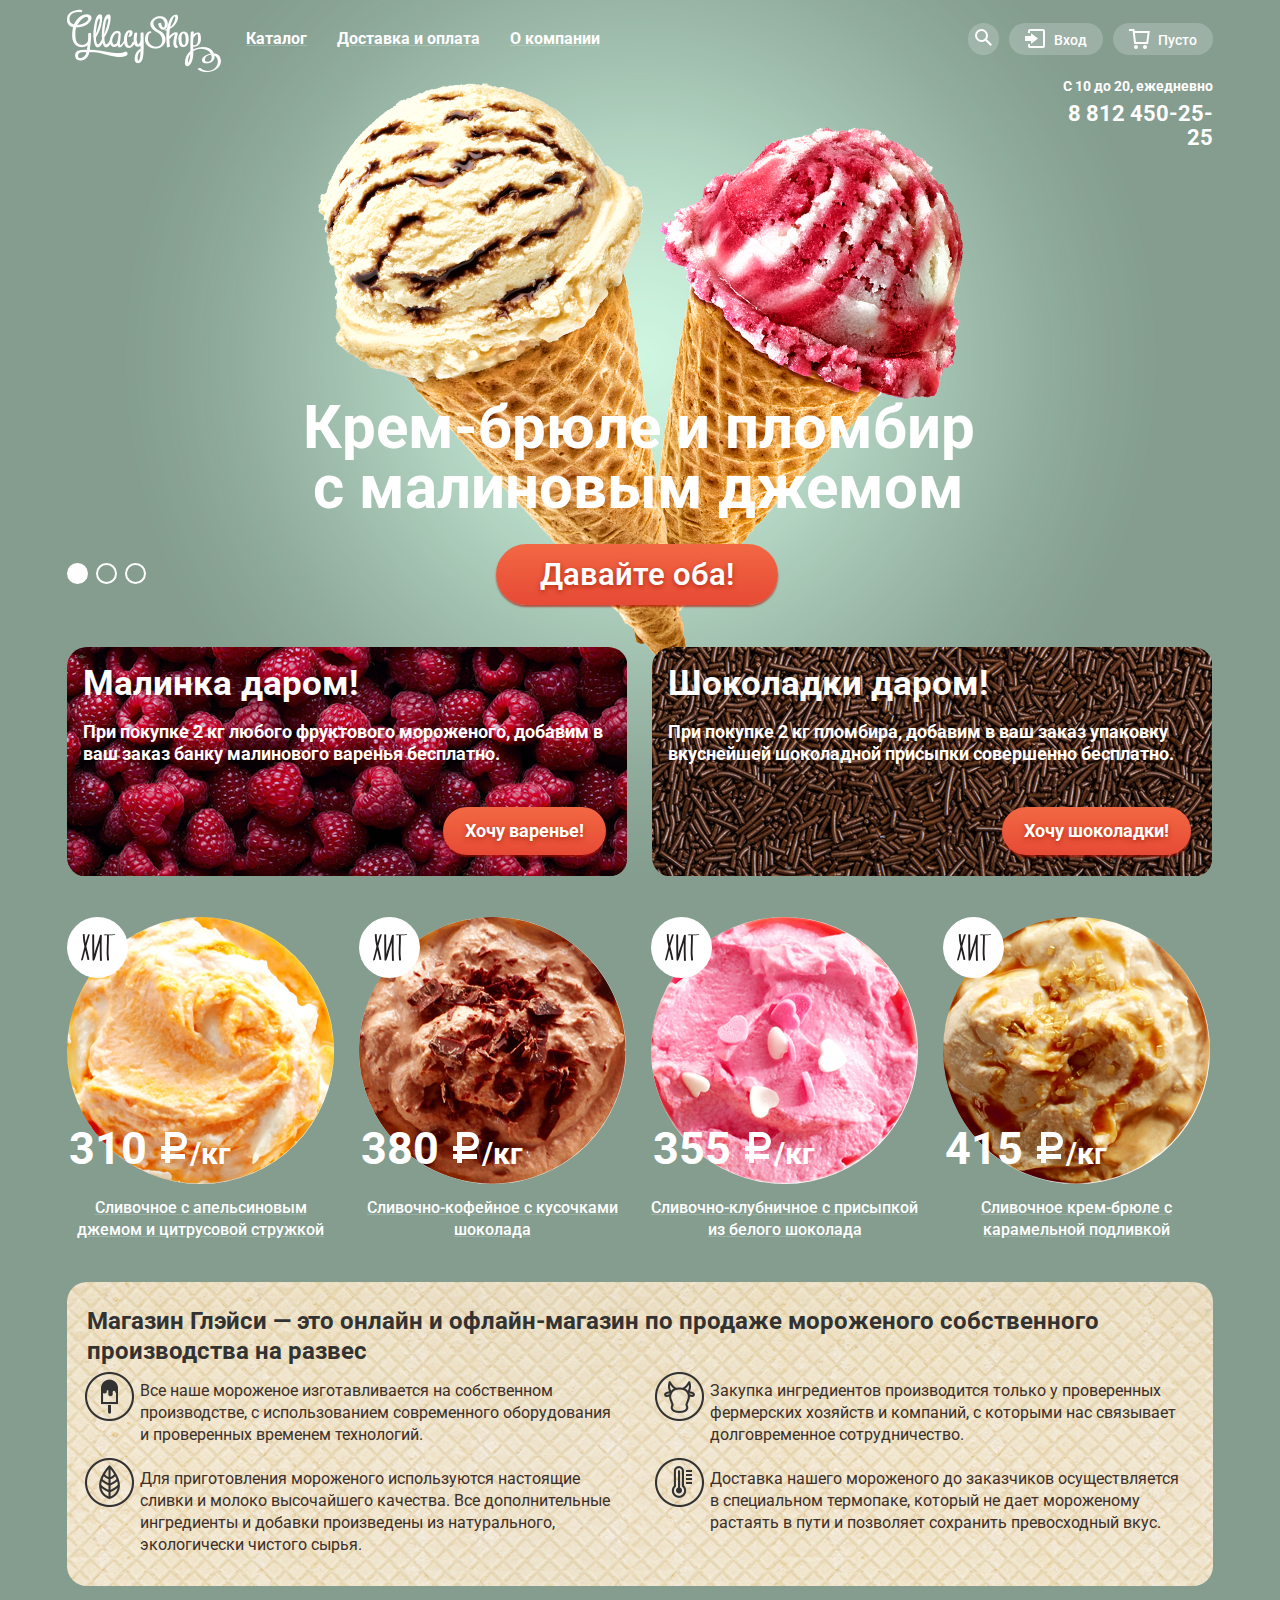
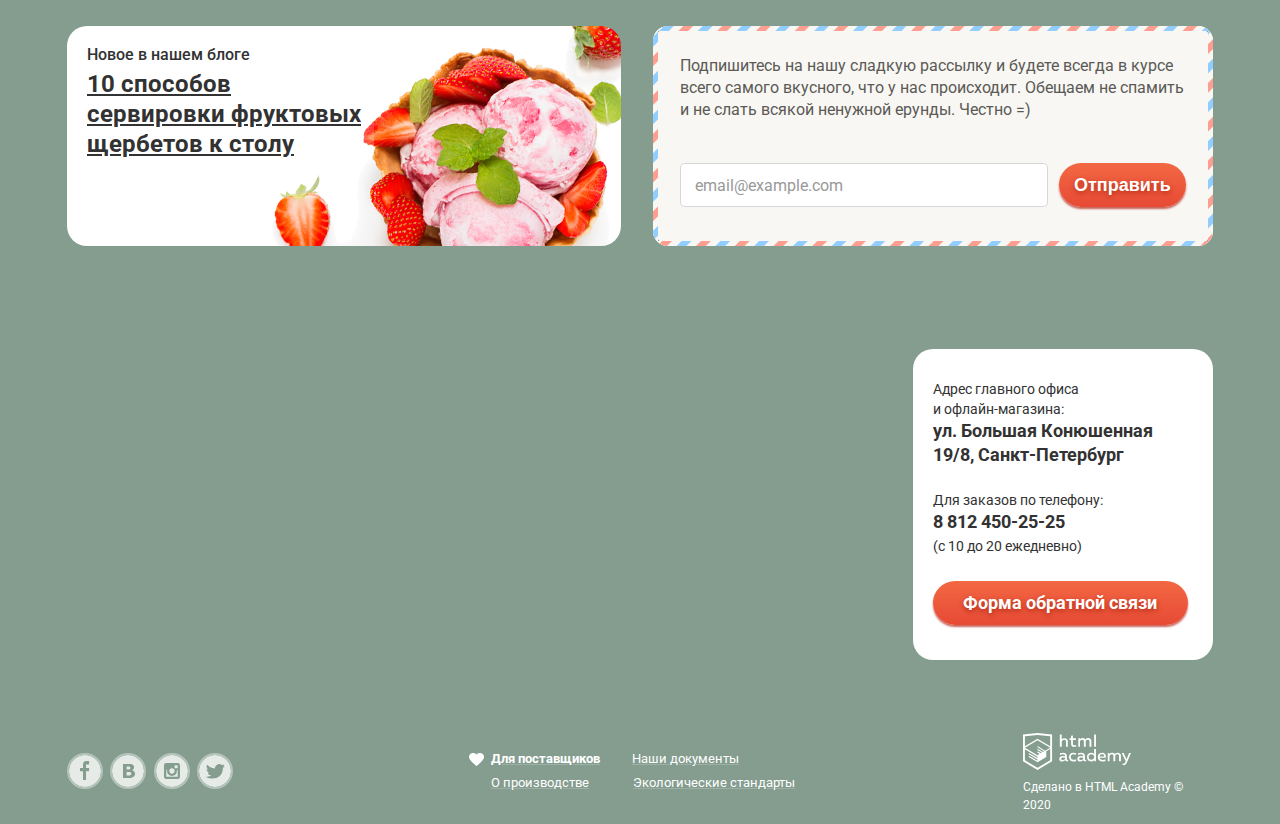
==== index.html @ c4951343 "коррекция для финальной заявки" ====
<!DOCTYPE html>
<html lang="ru">

<head>
  <meta charset="utf-8" />
  <title>HTML Academy: Глейси</title>
  <link href="https://fonts.googleapis.com/css?family=Roboto:400,500,700&amp;subset=cyrillic" rel="stylesheet">
  <link href="css/style.css" rel="stylesheet">
</head>

<body>
  <div class="site-wrapper">
    <div class="page">
      <div class="site-page">
        <header class="main-header">
          <img src="img/index-logos.svg" width="154" height="64" alt="Логотип Gllacy">

          <nav class="main-navigation">
            <ul class="site-navigation">
              <li><a class="site-navigation-item" href="#.">Каталог</a>
                <div class="catalog-sub-menu-wrapper">
                  <ul class="catalog-sub-menu">
                    <li>Новинки</li>
                    <li><a href="catalog.html">Сливочное</a></li>
                    <li><a href="#.">Щербеты</a></li>
                    <li><a href="#.">Фруктовый лед</a></li>
                    <li><a href="#.">Мелорин</a></li>
                  </ul>
                </div>
              </li>
              <li><a class="site-navigation-item" href="#.">Доставка и оплата</a></li>
              <li><a class="site-navigation-item" href="#.">О компании</a></li>
            </ul>
          </nav>

          <div class="user-navigation">
            <div class="find">
              <button class="find-button">
                <svg xmlns="http://www.w3.org/2000/svg" xmlns:xlink="http://www.w3.org/1999/xlink" width="17"
                  height="17" viewBox="0 0 17 17">
                  <path fill="#fff"
                    d="M16.958 15.527L11.75 10.32A6.455 6.455 0 0 0 13 6.5 6.5 6.5 0 1 0 6.5 13a6.465 6.465 0 0 0 3.839-1.263l5.205 5.204 1.414-1.414zM6.5 11C4.019 11 2 8.981 2 6.5S4.019 2 6.5 2 11 4.019 11 6.5 8.981 11 6.5 11z" />
                </svg>
              </button>
              <div class="container-find-popup"></div>
              <div class="find-popup">
                <form class="find" id="search-form" action="/" method="get">
                  <input type="text" placeholder="Крем-брюле" />
                </form>
              </div>
            </div>

            <div class="login">
              <a class="login-link" href="login.html"><svg width="20" height="19" viewBox="0 0 20 19" fill="none"
                  xmlns="http://www.w3.org/2000/svg">
                  <path d="M6.04 14.88L12.96 9.5L6.04 4.13V7.04H0V11.96H6.04V14.88Z" fill="white" />
                  <path
                    d="M18 0H5C4.46957 0 3.96086 0.210714 3.58579 0.585786C3.21071 0.960859 3 1.46957 3 2V4H5V2H18V17H5V15H3V17C3 17.5304 3.21071 18.0391 3.58579 18.4142C3.96086 18.7893 4.46957 19 5 19H18C18.5304 19 19.0391 18.7893 19.4142 18.4142C19.7893 18.0391 20 17.5304 20 17V2C20 1.46957 19.7893 0.960859 19.4142 0.585786C19.0391 0.210714 18.5304 0 18 0Z"
                    fill="white" />
                </svg>Вход</a>
              <div class="container-login-popup"></div>
              <div class="login-popup">
                <form class="login-form" id="login-form" action="/" method="post">
                  <input type="email" name="email" placeholder="email@example.com">
                  <input type="password" name="password" placeholder="Пароль">
                  <div class="links-container">
                    <button class="button button-login" type="button">Войти</button>
                    <div class="login-popup-links">
                      <a href="#.">Забыли пароль?</a>
                      <a href="#.">Новая регистрация</a>
                    </div>
                  </div>
                </form>
              </div>
            </div>

            <div class="basket">
              <a class="basket-text" href="#."><svg xmlns="http://www.w3.org/2000/svg" width="21" height="20"
                  viewBox="0 0 21 20">
                  <g fill="#FFF">
                    <path
                      d="M5.657 2.031L5.422 0H0v2h3.64l1.5 13h13.988l1.699-12.969H5.657zM17.372 13H6.922L5.888 4.031h12.66L17.372 13z" />
                    <circle cx="6.984" cy="18" r="2" />
                    <circle cx="15.984" cy="18" r="2" />
                  </g>
                </svg>Пусто</a>
            </div>
          </div>
        </header>

        <div class="phone-number">
          <p>С 10 до 20, ежедневно</p>
          <a href="tel:+78124502525">8 812 450-25-25</a>
        </div>

        <main class="container">
          <section class="slider-show">
            <div class="slider-controls">
              <button class="current" type="button" id="btn1" aria-label="Первый слайд"></button>
              <button type="button" id="btn2" aria-label="Второй слайд"></button>
              <button type="button" id="btn3" aria-label="Третий слайд"></button>
            </div>
            <div class="slider-container">
              <ul class="slider-list">
                <li class="slider-item slider slider-current" id="slider1">
                  <h3 class="slider-title">Крем-брюле и пломбир с малиновым джемом</h3>
                  <a class="button slider-button" href="#.">Давайте оба!</a>
                </li>
                <li class="slider-item slider" id="slider2">
                  <h3 class="slider-title">Шоколадный пломбир и лимонный сорбет</h3>
                  <a class="button slider-button" href="#.">Давайте оба!</a>
                </li>
                <li class="slider-item slider" id="slider3">
                  <h3 class="slider-title">Пломбир с помадкой и клубничный щербет</h3>
                  <a class="button slider-button" href="#.">Давайте оба!</a>
                </li>
              </ul>
            </div>
          </section>

          <section class="cards">
            <div class="card card-raspberry">
              <h2>Малинка даром!</h2>
              <p>При покупке 2 кг любого фруктового мороженого, добавим в ваш заказ банку малинового варенья бесплатно.
              </p>
              <a class="button card-button" href="#.">Хочу варенье!</a>
            </div>
            <div class="card card-chocolate">
              <h2>Шоколадки даром!</h2>
              <p>При покупке 2 кг пломбира, добавим в ваш заказ упаковку вкуснейшей шоколадной присыпки совершенно
                бесплатно.</p>
              <a class="button card-button" href="#.">Хочу шоколадки!</a>
            </div>
          </section>

          <section class="products">
            <h2 class="visually-hidden">Мороженое</h2>
            <ul class="products-list">
              <li class="product-item hit">
                <img src="img/product-one.jpg" width="267" height="267" alt="Сливочное">
                <p class="price">310<span class="currency-weight">/кг</span></p>
                <a href="#.">Сливочное с апельсиновым джемом и цитрусовой стружкой</a>
                <div class="preview">
                  <button class="button" type="button">Быстрый просмотр</button>
                </div>
              </li>
              <li class="product-item hit">
                <img src="img/product-two.jpg" width="267" height="267" alt="Сливочно-кофейное">
                <p class="price">380<span class="currency-weight">/кг</span></p>
                <a href="#.">Сливочно-кофейное с кусочками шоколада</a>
                <div class="preview">
                  <button class="button" type="button">Быстрый просмотр</button>
                </div>
              </li>
              <li class="product-item hit">
                <img src="img/product-three.jpg" width="267" height="267" alt="Сливочно-клубничное">
                <p class="price">355<span class="currency-weight">/кг</span></p>
                <a href="#.">Сливочно-клубничное с присыпкой из белого шоколада</a>
                <div class="preview">
                  <button class="button" type="button">Быстрый просмотр</button>
                </div>
              </li>
              <li class="product-item hit">
                <img src="img/product-four.jpg" width="267" height="267" alt="крем-брюле">
                <p class="price">415<span class="currency-weight">/кг</span></p>
                <a href="#.">Сливочное крем-брюле с карамельной подливкой</a>
                <div class="preview">
                  <button class="button" type="button">Быстрый просмотр</button>
                </div>
              </li>
            </ul>
          </section>

          <section class="blocks">
            <div class="seo">
              <h2>Магазин Глэйси — это онлайн и офлайн-магазин по продаже мороженого собственного производства на
                развес</h2>
              <ul class="text">
                <li>Все наше мороженое изготавливается на собственном производстве, с использованием современного
                  оборудования и проверенных временем технологий.</li>
                <li>Закупка ингредиентов производится только у проверенных фермерских хозяйств и компаний, с которыми
                  нас связывает долговременное сотрудничество.</li>
                <li>Для приготовления мороженого используются настоящие сливки и молоко высочайшего качества. Все
                  дополнительные ингредиенты и добавки произведены из натурального, экологически чистого сырья.</li>
                <li>Доставка нашего мороженого до заказчиков осуществляется в специальном термопаке, который не дает
                  мороженому растаять в пути и позволяет сохранить превосходный вкус.</li>
              </ul>
            </div>
          </section>

          <section class="cards">
            <h2 class="visually-hidden">Новости & email</h2>
            <div class="card news">
              <p>Новое в нашем блоге</p>
              <a href="#.">10 способов сервировки фруктовых щербетов к столу</a>
            </div>

            <div class="card email">
              <p>Подпишитесь на нашу сладкую рассылку и будете всегда в курсе всего самого вкусного, что у нас
                происходит. Обещаем не спамить и не слать всякой ненужной ерунды. Честно =) </p>
              <input type="email" name="email" value="" placeholder="email@example.com">
              <button class="button mailing-button" type="button">Отправить</button>
            </div>
          </section>
        </main>
      </div>
    </div>

    <section class="map">
      <h2 class="visually-hidden">Карта & контактная информация</h2>
      <iframe
        src="https://yandex.ru/map-widget/v1/?um=constructor%3A2ef96da7a16ecc521fba4b84a13c567e3932bd78b902c3a6903b014f3796ce50&amp;source=constructor"
        width="100" height="430"></iframe>
      <div class="page">
        <div class="site-page">
          <div class="contacts-block">
            <div class="contacts-block-container">
              <p>Адрес главного офиса<br>и офлайн-магазина:</p>
              <p class="contacts-address"><b>ул. Большая Конюшенная<br>19/8, Санкт-Петербург</b></p>
              <p>Для заказов по телефону:</p>
              <a class="contacts-phone" href="tel:+78124502525">8 812 450-25-25</a>
              <p>(с 10 до 20 ежедневно)</p>
              <button class="button contacts-block-button" type="button">Форма обратной связи</button>
            </div>
          </div>
        </div>
      </div>
    </section>

    <div class="page">
      <div class="site-page">
        <footer class="footer">
          <ul class="footer-social">
            <li>
              <a class="social-button" href="#.">
                <svg xmlns="http://www.w3.org/2000/svg" width="32" height="32" viewBox="0 0 32 32">
                  <path fill="#FFF"
                    d="M16 0C7.164 0 0 7.163 0 16s7.164 16 16 16c8.837 0 16-7.164 16-16S24.837 0 16 0zm4.062 9.455h-3.021v3.444h3.021v3.445h-3.021v8.61H14.02v-8.61H11v-3.445h3.021V9.455c0-1.902 1.353-3.445 3.021-3.445h3.021v3.445z" />
                </svg>
              </a>
            </li>
            <li>
              <a class="social-button" href="#.">
                <svg xmlns="http://www.w3.org/2000/svg" width="32" height="32" viewBox="0 0 32 32">
                  <g fill="#FFF">
                    <path
                      d="M16.637 14.495c.402-.019.719-.082.951-.188.326-.145.54-.33.641-.559.101-.229.15-.496.15-.797 0-.232-.058-.465-.174-.697-.116-.232-.322-.405-.617-.517-.264-.1-.592-.155-.984-.165a76.242 76.242 0 0 0-1.652-.014h-.339v2.965h.565c.571 0 1.057-.009 1.459-.028zM18.118 17.084c-.282-.081-.672-.125-1.166-.132a127.97 127.97 0 0 0-1.55-.009h-.79v3.493h.264c1.014 0 1.74-.003 2.18-.009a3.2 3.2 0 0 0 1.212-.245c.377-.157.633-.364.774-.625s.214-.562.214-.9c0-.446-.088-.788-.261-1.03-.17-.241-.464-.423-.877-.543z" />
                    <path
                      d="M16 0C7.164 0 0 7.164 0 16c0 8.837 7.164 16 16 16 8.837 0 16-7.163 16-16 0-8.836-7.163-16-16-16zm6.602 20.531a3.73 3.73 0 0 1-1.124 1.327c-.552.415-1.161.71-1.823.886s-1.501.264-2.519.264h-6.121V8.987h5.443c1.13 0 1.957.038 2.48.113a5.126 5.126 0 0 1 1.561.5c.533.27.929.632 1.189 1.087.26.455.392.975.392 1.558 0 .678-.179 1.278-.536 1.795-.358.518-.863.92-1.517 1.208v.075c.917.182 1.642.559 2.179 1.13.537.571.807 1.325.807 2.261 0 .678-.138 1.283-.411 1.817z" />
                  </g>
                </svg>
              </a>
            </li>
            <li>
              <a class="social-button" href="#.">
                <svg xmlns="http://www.w3.org/2000/svg" width="32" height="32" viewBox="0 0 32 32">
                  <g fill="#FFF">
                    <path
                      d="M20.916 16a4.938 4.938 0 1 1-9.877 0c0-.394.051-.773.138-1.14h-.897v6.838h11.396V14.86h-.897c.086.367.137.746.137 1.14z" />
                    <path
                      d="M15.978 18.659c1.466 0 2.659-1.193 2.659-2.659s-1.193-2.659-2.659-2.659c-1.466 0-2.659 1.193-2.659 2.659s1.192 2.659 2.659 2.659zM18.637 10.302h3.039v3.039h-3.039z" />
                    <path
                      d="M16 0C7.164 0 0 7.164 0 16c0 8.837 7.164 16 16 16 8.837 0 16-7.163 16-16 0-8.836-7.163-16-16-16zm7.955 21.698a2.285 2.285 0 0 1-2.279 2.279H10.279A2.285 2.285 0 0 1 8 21.698V10.302a2.286 2.286 0 0 1 2.279-2.279h11.396a2.286 2.286 0 0 1 2.279 2.279v11.396z" />
                  </g>
                </svg>
              </a>
            </li>
            <li>
              <a class="social-button" href="#.">
                <svg xmlns="http://www.w3.org/2000/svg" width="32" height="32" viewBox="0 0 32 32">
                  <path fill="#FFF"
                    d="M16 0C7.164 0 0 7.164 0 16c0 8.837 7.164 16 16 16 8.837 0 16-7.163 16-16 0-8.836-7.163-16-16-16zm7.944 12.809c-.251 6.516-3.463 10.832-10.992 10.702h-.486c-.447 0-4.543-.443-5.344-1.823 2.479.19 4.247-.406 5.12-1.136-1.048-.289-2.923-.461-3.251-2.848.384.104.618.221 1.299.113-1.307-.824-2.758-1.519-2.679-3.643.311.317 1.164.518 1.46.457-.768-.233-2.149-3.244-.974-4.781 1.984 1.79 4.075 3.482 7.804 3.643.227-2.214 1.24-3.699 3.168-4.325 1.84-.479 3.255.26 3.901 1.138.737-.224 1.453-.466 2.193-.685-.004.833-.569 1.463-.935 1.709.747.165 1.423-.475 1.423-.475-.184.963-1.094 1.725-1.707 1.954z" />
                </svg>
              </a>
            </li>
          </ul>

          <ul class="about-company">
            <li><a href="#.">Для поставщиков</a></li>
            <li><a href="#.">Наши документы</a></li>
            <li><a href="#.">О производстве</a></li>
            <li><a href="#.">Экологические стандарты</a></li>
          </ul>

          <div class="footer-copyright">
            <a class="footer-copyright-logo">
              <svg id="Layer_1" data-name="Layer 1" xmlns="http://www.w3.org/2000/svg" viewBox="0 0 108.08 36.85"
                width="108" height="39">
                <title>HTML-Academy</title>
                <path
                  d="M44.61,26.88a2,2,0,0,0,.55-0.1v1.33a3.25,3.25,0,0,1-1.18.21,1.67,1.67,0,0,1-1.67-1,4.84,4.84,0,0,1-3.14,1.08c-1.51,0-2.91-.83-2.91-2.55,0-2.13,2-2.79,3.71-2.79a11.08,11.08,0,0,1,2.17.25v-0.3c0-1-.76-1.77-2.19-1.77a7.42,7.42,0,0,0-3,.64v-1.7a10.21,10.21,0,0,1,3.19-.55c2.36,0,3.81,1.12,3.81,3.65v3a0.54,0.54,0,0,0,.49.59h0.17Zm-6.44-1.13A1.35,1.35,0,0,0,39.63,27h0.11a3.39,3.39,0,0,0,2.41-1V24.58a9.72,9.72,0,0,0-1.81-.21c-1,0-2.16.33-2.16,1.38h0Zm12.36-6.11a5,5,0,0,1,2.57.64V22a4.08,4.08,0,0,0-2.3-.7,2.75,2.75,0,1,0,0,5.49,5,5,0,0,0,2.43-.64v1.71a6.27,6.27,0,0,1-2.76.57A4.21,4.21,0,0,1,46,24.51q0-.21,0-0.41a4.32,4.32,0,0,1,4.18-4.46h0.38Zm12.17,7.24a2,2,0,0,0,.55-0.1v1.33a3.25,3.25,0,0,1-1.18.21,1.67,1.67,0,0,1-1.67-1,4.84,4.84,0,0,1-3.14,1.08c-1.51,0-2.91-.83-2.91-2.55,0-2.13,2-2.79,3.71-2.79a11.08,11.08,0,0,1,2.17.25v-0.3c0-1-.76-1.77-2.19-1.77a7.42,7.42,0,0,0-3,.64v-1.7a10.21,10.21,0,0,1,3.19-.55c2.36,0,3.81,1.12,3.81,3.65v3a0.54,0.54,0,0,0,.49.59h0.17Zm-6.44-1.13A1.35,1.35,0,0,0,57.73,27h0.11a3.39,3.39,0,0,0,2.41-1V24.58a9.72,9.72,0,0,0-1.81-.21c-1.06,0-2.16.33-2.16,1.38h0ZM73,16V28.2H71.35V26.88a3.88,3.88,0,0,1-3.19,1.54,4.4,4.4,0,0,1,0-8.78,3.81,3.81,0,0,1,3,1.3V16H73Zm-4.53,5.22a2.76,2.76,0,1,0,0,5.52A2.86,2.86,0,0,0,71.15,25V23A2.91,2.91,0,0,0,68.49,21.27ZM79,19.64c3.31,0,4.46,2.68,3.92,5.09H76.7c0.21,1.5,1.67,2.11,3.19,2.11a6.11,6.11,0,0,0,2.64-.59v1.6a7.14,7.14,0,0,1-3,.57C77,28.42,74.78,27,74.78,24a4.18,4.18,0,0,1,4-4.39H79Zm0.09,1.54a2.28,2.28,0,0,0-2.44,2.1v0.06H81.3A2,2,0,0,0,79.13,21.18Zm5.73,7V19.87h1.65v1a3.81,3.81,0,0,1,2.78-1.27A2.86,2.86,0,0,1,91.89,21a4.12,4.12,0,0,1,2.91-1.33A3.06,3.06,0,0,1,98,23V28.2h-1.9V23.05a1.59,1.59,0,0,0-1.42-1.75H94.42a2.8,2.8,0,0,0-2.07,1.12V28.2h-1.9V23.05A1.59,1.59,0,0,0,89,21.31H88.8a3,3,0,0,0-2.21,1.29v5.63H84.86Zm21.31-8.33h1.9l-3.91,9.46c-0.9,2.17-2.09,2.86-3.35,2.86a4.76,4.76,0,0,1-1.1-.14V30.46a2.86,2.86,0,0,0,.85.12c0.9,0,1.58-.64,2.07-1.9l0.17-.42-4-8.4h2l2.86,6.29ZM38.73,1.46V6.22a3.81,3.81,0,0,1,2.7-1.14,3.25,3.25,0,0,1,3.44,3.4v5.15H43V8.72a1.81,1.81,0,0,0-1.61-2h-0.3a2.93,2.93,0,0,0-2.32,1.39v5.52h-1.9V1.46h1.9ZM49.94,2.31v3h3V6.91h-3v3.81c0,1.1.5,1.46,1.58,1.46a4.49,4.49,0,0,0,1.69-.33v1.6A6.8,6.8,0,0,1,51,13.8a2.55,2.55,0,0,1-2.86-2.74V6.89H46.58V5.26h1.5V2.74Zm5.4,11.31V5.28H57v1A3.81,3.81,0,0,1,59.77,5a2.86,2.86,0,0,1,2.6,1.33A4.12,4.12,0,0,1,65.28,5,3.06,3.06,0,0,1,68.44,8.4v5.21h-1.9V8.46a1.59,1.59,0,0,0-1.42-1.75H64.89a2.8,2.8,0,0,0-2.07,1.12v5.78h-1.9V8.46A1.59,1.59,0,0,0,59.5,6.71H59.27A3,3,0,0,0,57.06,8v5.63H55.34ZM71.17,1.45H73V13.6H71.17V1.45ZM14.71,0H14.55L0,1.54V28.21l14.55,8.66,14.55-8.66V1.54Zm12.5,27.1L14.55,34.64,1.9,27.12V16.18l12.59,7.5V25L5.86,19.9v1.31l8.68,5.21v1.39L5.87,22.65V24l8.68,5.21,8.75-5.24V18.31L27.2,16V27.12Zm0-12.53-3.48,2-1.6,1L14.51,13v1.31L21,18.23H21l-0.14.09-1,.54-5.37-3.2V17l4.24,2.52-1,.67-3.2-1.9v1.31l2.1,1.24L14.5,22.1,2,14.65,14.51,7.11Zm0-1.32L14.49,5.76,1.91,13.25v-10L14.56,1.92,27.21,3.25v10h0Z"
                  transform="translate(0 -0.02)" fill="#fff" />
              </svg>
            </a>
            <p>Сделано в <a href="https://htmlacademy.ru/intensive/htmlcss">HTML Academy </a>© 2020</p>
          </div>
        </footer>
      </div>
    </div>
  </div>

  <div class="overlay"></div>
  <section class="popup">
    <h2>Мы обязательно вам ответим!</h2>
    <form class="feedback-form" id="feedback-form" action="https://echo.htmlacademy.ru" method="post">
      <p>
        <label class="visually-hidden">Как вас зовут?</label>
        <input class="user-name" type="text" name="user-name" placeholder="Имя Фамилия" required>
      </p>
      <p>
        <label class="visually-hidden">Ваша почта для ответа?</label>
        <input class="user-email" type="email" name="user-email" placeholder="email@example.com" required>
      </p>
      <p>
        <label class="visually-hidden">Напишите что-нибудь...</label>
        <textarea class="user-message" name="message" placeholder="В свободной форме" required></textarea>
      </p>
      <button class="button" type="submit">Отправить</button>
    </form>
    <button class="popup-close" type="button" title="Закрыть">Закрыть</button>
  </section>
  <script src="js/script.js"></script>
</body>

</html>
---- css/style.css ----
body {
  width: 100%;
  margin: 0;
  padding: 0;
  color: #000000;
  font-family: "Roboto", Arial, sans-serif;
  font-size: 16px;
  font-weight: 400;
  line-height: 22px;
}

.page {
  max-width: 1200px;
  margin: auto;
  padding: 0;
  color: #000000;
}

.site-page {
  width: 1146px;
  padding-left: 27px;
  padding-right: 27px;
  margin: 0 auto;
  position: relative;
}

.visually-hidden {
  position: absolute;
  width: 1px;
  height: 1px;
  margin: -1px;
  border: 0;
  padding: 0;
  white-space: nowrap;
  clip-path: inset(100%);
  clip: rect(0 0 0 0);
  overflow: hidden;
}

.button {
  display: inline-block;
  padding: 10px 44px;
  font-size: 18px;
  font-weight: 700;
  line-height: 24px;
  text-align: center;
  color: #ffffff;
  vertical-align: top;
  text-decoration: none;
  text-shadow: 0 2px 5px rgba(160, 32, 11, 0.76);
  background: #f26843;
  background: linear-gradient(to bottom, #f26843 0%, #e74a35 100%);
  border-radius: 50px;
  box-shadow: 0 2px 2px rgba(172, 16, 0, 0.64);
  border: none;
  outline: none;
  cursor: pointer;
  white-space: nowrap;
}

.button:hover {
  background: linear-gradient(to bottom, #f58669 0%, #ec6f5e 100%);
  box-shadow: 0 2px 2px rgba(172, 16, 0, 1);
}

.button:active {
  background: linear-gradient(to bottom, #d84732 0%, #e1613e 100%);
  box-shadow: inset 0 2px 2px rgba(172, 16, 0, 1);
}
/*!
  * ===========================================================
  * HEADER SECTION
  * ===========================================================
  */
.main-header {
  max-width: 1200px;
  display: flex;
  flex-direction: row;
  padding: 9px 0 10px 0;
}

.main-navigation {
  margin-left: 10px;
}

.site-navigation {
  margin: 14px 0px;
  padding: 0;
  display: flex;
  flex-wrap: wrap;
  font-size: 16px;
  font-weight: 700;
  line-height: 18px;
}

.site-navigation li {
  list-style: none;
}

.site-navigation a {
  padding: 7px 15px;
  color: #ffffff;
  background-color: transparent;
  list-style: none;
  text-decoration: none;
  display: block;
}

.site-navigation .site-navigation-item {
  text-decoration: underline;
  text-decoration-color: rgba(255, 255, 255, 0.2);
}

.site-navigation-item:hover {
  border-radius: 25px;
}

.site-navigation-item:active {
  box-shadow: inset 0px 2px 1px #696969;
}

.site-navigation a:hover {
  background-color: #ffffff;
  color: #323232;
  list-style: none;
}

.site-navigation a:active {
  background: #ededed;
}

.site-navigation > li {
  position: relative;
}

.catalog-sub-menu li,
.catalog-sub-menu a {
  margin: 0;
  padding: 0;
  list-style: none;
}

.catalog-sub-menu {
  color: #323232;
  z-index: 10;
  display: none;
  width: 143px;
  padding: 10px 0 0 0;
  box-shadow: 0 20px 20px rgba(0, 0, 0, 0.4);
  background-color: #ffffff;
  border-radius: 5px;
}

.catalog-sub-menu a {
  margin: 0;
  padding: 8px 20px 8px 21px;
  color: #323232;
  font-style: normal;
  font-weight: normal;
  font-size: 14px;
  line-height: 16px;
  border-radius: 0;
}

.catalog-sub-menu li:first-child {
  padding: 0 20px 12px 21px;
  position: relative;
  font-weight: bold;
  font-size: 14px;
  line-height: 18px;
}

.catalog-sub-menu li:first-child:before {
  content: "";
  position: absolute;
  top: 26px;
  left: 7px;
  width: 128px;
  height: 1px;
  background-image: url("../img/catalog-line.png");
  background-repeat: no-repeat;
  background-position: 0 0;
}

.catalog-sub-menu li:last-child a {
  border-radius: 0 0 5px 5px;
}

.catalog-sub-menu li:last-child a:hover {
  border-radius: 0 0 5px 5px;
}

.catalog-sub-menu li:hover a {
  background-color: #fbded8;
}

.catalog-sub-menu li a:active {
  background-color: #f6b5a5;
}

.site-navigation > li:hover .catalog-sub-menu {
  display: block;
}

.user-navigation {
  padding: 0;
  display: flex;
  flex-wrap: wrap;
  font-size: 14px;
  font-weight: 500;
  line-height: 16px;
  margin: 14px 0px;
  margin-left: auto;
}

.user-navigation a:hover {
  background-color: #ffffff;
  color: #000000;
}

.find {
  position: relative;
}

.find button {
  padding: 6px 7px;
  border-radius: 25px;
  background-color: rgba(255, 255, 255, 0.2);
  outline: none;
  position: relative;
  border: none;
}

.find button:hover {
  background-color: #ffffff;
}

.find button:hover path,
.find button:focus path {
  fill: #000000;
}

.find-popup {
  width: 341px;
  max-height: 84px;
  box-shadow: 0 20px 20px rgba(0, 0, 0, 0.4);
  background: #f8f7f4;
  padding: 20px 15px;
  border-radius: 5px;
  top: 36px;
  right: 0px;
  position: absolute;
  z-index: 20;
  display: none;
  box-sizing: border-box;
}

.find-popup input {
  margin: 0;
  padding: 0;
  padding: 12px 14px;
  width: 311px;
  height: 44px;
  border: 1px solid #d3d3d2;
  background-color: #ffffff;
  font-family: "Roboto", Arial, sans-serif;
  color: #000000;
  font-style: normal;
  font-weight: bold;
  font-size: 14px;
  line-height: 16px;
  outline-color: rgba(46, 136, 228, 0.52);
  border-radius: 5px;
  box-sizing: border-box;
}

.find-popup input::placeholder {
  font-family: "Roboto", Arial, sans-serif;
  color: #999999;
  font-style: normal;
  font-weight: normal;
  font-size: 14px;
  line-height: 16px;
}


.find:hover .find-popup {
  display: block;
}

.login {
  position: relative;
  margin: 0 10px;
}

.login-link {
  padding: 9px 16px 7px 45px;
  position: relative;
  color: #ffffff;
  background-color: rgba(255, 255, 255, 0.2);
  list-style: none;
  text-decoration: none;
  display: block;
  border-radius: 25px;
}

.login-link svg {
  content: "";
  position: absolute;
  top: 6px;
  left: 16px;
  width: 20px;
  height: 19px;
}

.login-link:hover svg path {
  fill: #000000;
}

.login {
  position: relative;
}

.login-popup {
  max-width: 277px;
  box-shadow: 0 20px 20px rgba(0, 0, 0, 0.4);
  background: #f8f7f4;
  padding: 20px 18px;
  border-radius: 7px;
  position: absolute;
  display: none;
  top: 36px;
  right: 0px;
  z-index: 20;
  box-sizing: border-box;
}

.login-popup input {
  width: 241px;
  height: 44px;
  margin-bottom: 20px;
  border-radius: 7px;
  padding: 12px 15px;
  border: 1px solid #d3d3d2;
  background-color: #ffffff;
  box-sizing: border-box;
  font-family: "Roboto", Arial, sans-serif;
  color: #000000;
  font-style: normal;
  font-weight: bold;
  font-size: 14px;
  line-height: 16px;
  outline-color: rgba(46, 136, 228, 0.52);
}

.login-popup input::placeholder {
  font-family: "Roboto", Arial, sans-serif;
  color: #999999;
  font-style: normal;
  font-weight: normal;
  font-size: 14px;
  line-height: 16px;
}

.button-login {
  padding: 0px 25px;
  color: #fefefe;
  font-size: 18px;
  font-weight: 700;
  line-height: 24px;
}

.links-container {
  height: 44px;
  display: flex;
}

.login-popup-links a {
  padding: 0;
  margin: 0;
  width: 120px;
  display: inline-block;
  vertical-align: top;
  color: #323232;
  font-size: 13px;
  font-weight: 400;
  line-height: 24px;
  padding-left: 18px;
  background-color: transparent;
  text-decoration: underline;
  text-decoration-color: rgba(50, 50, 50, 0.302);
}

.login-popup-links {
  width: 120px;
  background: transparent;
}

.login-popup-links a:hover,
.login-popup-links a:active,
.login-popup-links a:focus {
  color: #e84d37;
  background-color: transparent;
  text-decoration-color: rgba(232, 77, 55, 0.302);
}

.login:hover .login-popup {
  display: block;
}

.basket {
  font-size: 14px;
  font-weight: 500;
  line-height: 16px;
}

.basket a {
  padding: 9px 16px 7px 45px;
  position: relative;
  color: #ffffff;
  background-color: rgba(255, 255, 255, 0.2);
  list-style: none;
  text-decoration: none;
  display: block;
  border-radius: 25px;
}

.basket-text svg{
  content: "";
  position: absolute;
  top: 6px;
  left: 16px;
  width: 21px;
  height: 20px;
  background-color: transparent;
}

.basket-text:hover svg g{
  fill: #000000;
}

.catalog-sub-menu-wrapper{
  position: absolute;
  top: 32px;
  left: -6px;
  padding-top: 5px;
  z-index: 10;
}

.container-find-popup {
  margin: 0;
  position: absolute;
  top: 32px;
  left: 0px;
  z-index: 9;
  display: block;
  width: 30px;
  height: 10px;
  background-color: transparent;
}

.container-login-popup {
  margin: 0;
  position: absolute;
  top: 32px;
  left: 5px;
  z-index: 9;
  display: block;
  width: 80px;
  height: 10px;
  background-color: transparent;
}
/*!
  * ===========================================================
  * SLIDESHOW SECTION
  * ===========================================================
  */
.slider-show {
  min-height: 540px;
  position: relative;
  margin-bottom: 24px;
}

.site-wrapper {
  width: 100%;
  margin: 0 auto;
  padding: 0;
  color: #000000;
  background-color: #849d8f;
  background-image: url("../img/slider-1.png");
  background-repeat: no-repeat;
  background-position: top center;
  transition: background-image 0.5s ease, background-color 0.5s ease;
}

.site-wrapper-catalog {
  width: 100%;
  margin: auto;
  padding: 0;
  color: #000000;
  background-color: #849d8f;
  background-repeat: repeat;
  background-position: 0 0;
}

.site-wrapper-1 {
  background-color: #849d8f;
  background-image: url("../img/slider-1.png");
}

.site-wrapper-2 {
  background-color: #8996a6;
  background-image: url("../img/slider-2.png");
}

.site-wrapper-3 {
  background-color: #9d8b84;
  background-image: url("../img/slider-3.png");
}

.slider-container {
  width: 900px;
  margin-left: 27px;
  position: absolute;
  top: 310px;
  left: 100px;
  margin: 0 auto;
  padding: 0 20px;
}

.slider-item {
  position: relative;
  text-align: center;
  color: #ffffff;
}

.slider-list {
  margin: 0;
  padding: 0;
  list-style: none;
}

.slider {
  display: none;
}

.slider-current {
  display: block;
}

.slider-title {
  width: 700px;
  margin: 0 auto;
  padding: 5px 0 26px 3px;
  font-size: 60px;
  font-weight: 700;
  line-height: 60px;
  text-align: center;
  color: #ffffff;
}

.slider-button {
  margin: 0 auto;
  font-weight: 600;
  font-size: 31px;
  line-height: 41px;
}

.slider-controls {
  position: absolute;
  left: 0;
  bottom: 38px;
  z-index: 9;
  font-size: 0;
}

.slider-controls button {
  display: inline-block;
  width: 21px;
  height: 21px;
  margin-right: 8px;
  vertical-align: top;
  background-color: transparent;
  border: 2px solid #ffffff;
  border-radius: 50%;
  cursor: pointer;
  outline: none;
}

.slider-controls .current {
  background-color: #ffffff;
}

.slider-controls button:hover {
  background: rgba(255, 255, 255, 0.4);
}

.slider-controls button:active {
  background: rgba(255, 255, 255, 1);
}

.phone-number {
  width: 168px;
  position: absolute;
  text-align: right;
  top: 78px;
  right: 27px;
  z-index: 19;
}

.phone-number p {
  color: #ffffff;
  font-size: 14px;
  font-weight: 700;
  line-height: 16px;
  z-index: -1;
}

.phone-number a {
  display: inline-block;
  margin: 0;
  padding: 0;
  color: #ffffff;
  font-size: 22px;
  font-weight: 700;
  line-height: 24px;
  padding-top: 8px;

}
/*!
  * ===========================================================
  * PRODUCTS SECTION
  * ===========================================================
  */
.products {
  color: #ffffff;
}

.products-list {
  display: flex;
  flex-wrap: wrap;
  justify-content: space-between;
}
.products-list li {
  list-style: none;
  margin: 0;
  padding: 0;
  list-style: none;
  display: inline-block;
  margin-bottom: 35px;
}

.product-item {
  width: 270px;
  position: relative;
  z-index: 0;
}

.product-item img {
  border-radius: 50%;
}

.hit {
  position: relative;
}

.hit:before {
  content: "";
  position: absolute;
  width: 61px;
  height: 61px;
  background-image: url("../img/hit.svg");
  background-position: 0 0;
  background-repeat: no-repeat;
  top: 0px;
  left: 0px;
  z-index: 3;
}

.price {
  font-size: 45px;
  font-weight: 700;
  line-height: 45px;
  position: absolute;
  bottom: 65px;
  left: 2px;
}

.currency-weight:before {
  position: absolute;
  content: "";
  position: absolute;
  width: 30px;
  height: 35px;
  top: 4px;
  left: 90px;
  background-image: url("../img/ruble.svg");
  background-position: 0 0;
  background-repeat: no-repeat;
}

.currency-weight {
  padding-left: 43px;
  font-size: 30px;
  font-weight: 700;
  line-height: 45px;
}

.product-item a {
  padding: 0;
  padding-top: 7px;
  margin: 0;
  width: 267px;
  cursor: pointer;
  font-weight: 500;
  font-size: 16px;
  line-height: 22px;
  color: #ffffff;
  text-decoration: underline;
  text-decoration-color: rgba(255, 255, 255, 0.2);
  display: inline-block;
  vertical-align: middle;
  text-align: center;
}

.product-item a:hover,
.product-item a:active {
  color: #FFBC9E;
  text-decoration-color: rgba(255, 188, 158, 0.3);
}

.preview {
  display: none;
  position: absolute;
  bottom: -75px;
  left: -4.86%;
  width: 100%;
  height: 105%;
  padding: 20px 4.86%;
  padding-bottom: 48px;
  background-color: rgba(255, 255, 255, 0.3);
  text-align: center;
  border-radius: 5px;
  box-shadow: 0px 20px 20px 0px rgba(0, 0, 0, 0.4);
  z-index: -1;
}

.product-item:hover .preview {
  display: block;
}

.preview button {
  margin-top: 320px;
  z-index: 2;
}

.product-item:hover .preview,
.product-item:focus .preview,
.product-item:hover .preview button,
.product-item:focus .preview button {
  opacity: 1;
}

.product-item:hover,
.product-item:focus {
  z-index: 1;
}
/*!
  * ===========================================================
  *  SECTION BLOCKS
  * ===========================================================
  */
.blocks {
  min-height: 306px;
  margin-top: 6px;
  margin-bottom: 38px;
}

.seo {
  padding: 24px 23px 30px 20px;
  text-align: left;
  background-image: url("../img/seo-backgrond.png");
  background-color: transparent;
  background-position: 0 0;
  background-repeat: repeat;
  display: flex;
  flex-wrap: wrap;
  border-radius: 20px;
  margin-bottom: 40px;
  
}

.seo h2 {
  margin: 0;
  padding: 0;
  width: 100%;
  font-size: 24px;
  font-weight: 700;
  line-height: 30px;
  color: #323232;
}

.text {
  margin: 0;
  padding: 0;
  padding-left: 53px;
  display: flex;
  justify-content: space-between;
  flex-wrap: wrap;
}

.text li {
  color: #3c2f29;
  list-style: none;
  position: relative;
  width: 480px;
  position: relative;
  font-size: 16px;
  line-height: 22px;
  font-weight: 400;
  padding-top: 22px;
}

.text li:first-child{
  padding-top: 14px;
}

.text li:nth-child(2){
  padding-top: 14px;
}

.text li:first-child::before {
  content: "";
  position: absolute;
  width: 49px;
  height: 49px;
  left: -55px;
  top: 6px;
  background-image: url("../img/icecream.svg");
  background-repeat: no-repeat;
  background-position: 0 0px;
}
.text li:nth-child(2):before {
  content: "";
  position: absolute;
  width: 49px;
  height: 49px;
  left: -55px;
  top: 6px;
  background-image: url("../img/cow.svg");
  background-position: 0 0;
  background-repeat: no-repeat;
}

.text li:nth-child(3):before {
  content: "";
  position: absolute;
  width: 49px;
  height: 49px;
  left: -55px;
  top: 12px;
  background-image: url("../img/leaf.svg");
  background-repeat: no-repeat;
  background-position: 0 0;
}

.text li:last-child:before {
  content: "";
  position: absolute;
  width: 49px;
  height: 49px;
  left: -55px;
  top: 12px;
  background-image: url("../img/termo.svg");
  background-position: 0 0;
  background-repeat: no-repeat;
}
/*!
  * ===========================================================
  *  SECTION CARDS
  * ===========================================================
  */
.cards {
  display: flex;
  justify-content: space-between;
  margin-bottom: 40px;
  box-sizing: border-box;
  width: 100%;
  margin-bottom: 40px;
}

.card {
  width: 560px;
  border-radius: 20px;
  padding: 16px 22px 22px 16px;
  text-align: left;
  
}

.card h2 {
  margin: 0;
  padding: 0;
  font-size: 35px;
  font-weight: 700;
  line-height: 41px;
  margin-bottom: 17px;
  box-sizing: border-box;
  width: 100%;
}

.card p {
  margin: 0;
  padding: 0;
  font-size: 18px;
  line-height: 22px;
  font-weight: 700;
  padding-bottom: 42px;
  box-sizing: border-box;
}

.card-raspberry {
  background: #9f0625;
  color: #ffffff;
  background-image: url("../img/raspberry.jpg");
  background-color: transparent;
  background-position: 0 0;
  background-repeat: no-repeat;
}

.card-chocolate {
  background: #260c00;
  color: #ffffff;
  background-image: url("../img/chocolate.jpg");
  background-color: transparent;
  background-position: 0 0;
  background-repeat: no-repeat;
  margin-left: 24px;
}

.card-raspberry,
.card-chocolate {
  position: relative;
}

.card-button {
  float: right;
  padding: 12px 22px;
}

.news {
  background-image: url("../img/blog-background.jpg");
  color: #323232;
  background-position: 0 0;
  background-repeat: no-repeat;
  padding-left: 20px;
  padding-top: 18px;
}

.news p {
  margin: 0;
  padding: 0;
  padding-bottom: 3px;
  color: #323232;
  font-size: 16px;
  font-weight: 500;
  line-height: 22px;
  width: 100%;
}

.news a {
  margin: 0;
  padding: 0;
  display: inline-block;
  text-decoration: underline;
  width: 287px;
  font-size: 24px;
  font-weight: 700;
  line-height: 30px;
  color: #323232;
  background-color: rgba(255, 255, 255, 0.2);
}

.news a:hover,
.news a:focus,
.news a:active {
  color: #e84d37;
  -webkit-text-decoration-color: rgba(232, 77, 55, 0.302);
  text-decoration-color: rgba(232, 77, 55, 0.302);
}

.email {
  padding: 16px 16px 22px 22px;
  background: #f8f7f3;
  border: 5px solid transparent;
  border-image-source: url("../img/mail-border.png");
  border-image-slice: 5;
  margin-left: 32px;
}

.email p {
  color: #5b5a56;
  margin: 0;
  width: 100%;
  padding: 8px 0 42px 0px;
  font-size: 16px;
  line-height: 22px;
  font-weight: normal;
  box-sizing: border-box;
}

.email input {
  width: 368px;
  height: 44px;
  padding: 9px 14px;
  margin-bottom:12px;
  border-radius: 5px;
  outline-color: rgba(46, 136, 228, 0.52);
  border: 1px solid rgba(178, 178, 178, 0.52);
  box-sizing: border-box;
  font-family: "Roboto", Arial, sans-serif;
  color: #000000;
  font-style: normal;
  font-weight: bold;
  font-size: 16px;
  line-height: 24px;
}

.email button {
  padding: 10px 15px;
  margin-left: 7px;
}

.email input::placeholder {
  color: #999999;
  font-family: "Roboto", Arial, sans-serif;
  font-style: normal;
  font-weight: normal;
  font-size: 16px;
  line-height: 24px;
}

/*!
  * ===========================================================
  * MAP SECTION
  * ===========================================================
  */
.map {
  margin-top: 42px;
}

.map iframe {
  border: 0;
  width: 100%;
  height: 430px;
}

.map .site-page{
  position: relative;
}

.contacts-block {
  background: #ffffff;
  width: 300px;
  position: absolute;
  top: -375px;
  right: 27px;
  z-index: 1;
  border-radius: 20px;
}

.contacts-block-container {
  margin: 20px;
  margin-top: 30px;
}

.contacts-block-button {
  width: 98%;
  font-family: "Roboto", Arial, sans-serif;
  font-style: normal;
  font-weight: bold;
  font-size: 18px;
  line-height: 24px;
  padding: 10px 0;
  margin-bottom: 15px;
}

.contacts-block p {
  margin: 0;
  padding: 0;
  font-size: 14px;
  font-weight: 400;
  line-height: 20px;
  color: #323232;
}

.contacts-block p:nth-last-of-type(3) {
  padding-bottom: 20px;
}

.contacts-block p:nth-last-of-type(2) {
  padding-top: 3px;
}

.contacts-block p:last-of-type {
  padding-bottom: 25px;
}

.contacts-address b {
  font-family: "Roboto", Arial, sans-serif;
  color: #323232;
  font-style: normal;
  font-weight: bold;
  font-size: 18px;
  line-height: 24px;
}

.contacts-phone{
  display: inline-block;
  margin: 0;
  padding: 0;
  color: #323232;
  font-weight: bold;
  font-size: 18px;
  line-height: 24px;
  padding-bottom: 2px;
}
/*!
  * ===========================================================
  * FOOTER SECTION
  * ===========================================================
  */
.footer {
  margin: 0;
  padding: 0;
  min-height: 100px;
  flex-direction: row;
  flex-wrap: wrap;
  justify-content: space-between;
  color: #ffffff;
  display: grid;
  grid-template-columns: 166px 350px 190px;
}

.footer-social li,
ul,
a,
.about-company li,
a {
  list-style: none;
  margin: 0;
  padding: 0;
  color: #ffffff;
  text-decoration: none;
}

.footer-social {
  margin: 0;
  min-height: 39px;
  text-align: center;
  margin: auto 0;
  display: flex;
  justify-content: space-between;
  flex-wrap: wrap;
}

.footer-social li {
  display: inline-block;
}

.social-button svg {
  opacity: 0.8;
  border-radius: 50%;
  border: 2px solid rgba(255, 255, 255, 0.5);
}

.footer-social a:hover svg,
.footer-social a:focus svg {
  opacity: 1;
  border-radius: 50%;
  border: 2px solid rgba(255, 255, 255, 0.5);
}

.footer-social a:active svg {
  opacity: 1;
  border-radius: 50%;
  border: 2px solid rgba(255, 255, 255, 0.7);
}

.about-company {
  display: flex;
  height: 48px;
  width: 304px;
  flex-wrap: wrap;
  margin: auto 0;
  padding-left: 38px;
}

.about-company li {
  list-style: none;
  margin: 0;
  padding: 0;
  font-size: 13px;
  line-height: 18px;
}

.about-company a {
  text-decoration: underline;
  text-decoration-color: rgba(255, 255, 255, 0.2);
}

.about-company li:first-child a {
  font-weight: 700;
  position: relative;
}

.about-company li:first-child a::before {
  content: "";
  position: absolute;
  top: 2px;
  left: -22px;
  width: 15px;
  height: 13px;
  background-image: url("../img/heart.svg");
  background-repeat: no-repeat;
  background-position: center;
}

.about-company li:nth-child(2) a {
  padding-left: 32px;
}

.about-company li:nth-child(4) a {
  padding-left: 44px;
}

.about-company a:hover,
.about-company a:active,
.about-company a:focus {
  color: #ffbc9e;
}

.footer-copyright {
  height: 60px;
  font-size: 12px;
  font-weight: 400;
  line-height: 18px;
  padding-top: 8px;
}

.footer-copyright-logo {
  display: block;
}

.footer-copyright a:hover,
.footer-copyright a:active,
.footer-copyright a:focus {
  color: #ffbc9e;
}

.footer-copyright p {
  display: inline-block;
  color: #ffffff;
  font-size: 12px;
  line-height: 18px;
  font-weight: 400;
  text-align: left;
  padding-top: 2px;
}
/*!
  * ===========================================================
  * FEEDBACK POPUP SECTION
  * ===========================================================
  */
.overlay {
  display: none;
  position: fixed;
  top: 0;
  left: 0;
  height: 100%;
  width: 100%;
  background: rgba(0, 0, 0, 0.5);
  z-index: 10;
}

.overlay-show {
  display: block;
}

.popup {
  display: none;
  position: fixed;
  box-sizing: border-box;
  top: 110px;
  left: 50%;
  margin-left: -237px;
  padding: 15px 25px 27px 24px;
  width: 477px;
  background: #f8f7f4;
  border-radius: 5px;
  z-index: 11;
}

.popup-show {
  display: block;
}

.popup-error {
  animation: shake 0.6s;
}

.popup h2,
label,
input,
p {
  margin: 0;
  padding: 0;
}

.popup h2 {
  text-align: left;
  width: 100%;
  padding-bottom: 20px;
  font-size: 24px;
  line-height: 28px;
  font-weight: 500;
  color: #323232;
}

.popup label {
  color: rgb(153, 153, 153);
  text-align: left;
  color: #92c1f1;
  font-size: 12px;
  line-height: 24px;
  font-weight: 400;
}

.user-name,
.user-email,
.user-message {
  width: 267px;
  height: 44px;
  border-style: solid;
  border-width: 1px;
  border-radius: 5px;
  border-color: rgb(178, 178, 178);
  background-color: rgb(255, 255, 255);
  margin-bottom: 20px;
  box-sizing: border-box;
}

.user-message {
  width: 428px;
  padding-top: 10px;
  height: 154px;
}

.feedback-form p {
  position: relative;
}

.feedback-form label {
  position: absolute;
  top: -20px;
  left: 15px;
}

.feedback-form input[type="text"]::placeholder,
.feedback-form input[type="email"]::placeholder,
.feedback-form input[type="password"]::placeholder,
.feedback-form textarea::placeholder {
  color: #999999;
  font-family: "Roboto", Arial, sans-serif;
  font-style: normal;
  font-weight: normal;
  font-size: 16px; 
}

.feedback-form input[type="text"],
.feedback-form input[type="email"],
.feedback-form input[type="password"],
.feedback-form textarea {
  padding: 7px 14px;
  font-family: "Roboto", Arial, sans-serif;
  color: #000000;
  font-style: normal;
  font-weight: bold;
  font-size: 16px;
  line-height: 20px;
  outline-color: rgba(46, 136, 228, 0.52);
}

.feedback-form textarea {
  padding: 10px 14px;
  font-style: normal;
  font-weight: normal;
  font-size: 16px;
  line-height: 20px;
}

.popup-close {
  position: absolute;
  top: 5px;
  right: 15px;
  width: 18px;
  height: 17px;
  font-size: 0px;
  background-color: transparent;
  border: none;
  outline: none;
  cursor: pointer;
}

.popup-close::before {
  content: "";
  position: absolute;
  width: 18px;
  height: 17px;
  background-image: url("../img/close-cross.png");
  background-position: 0 0;
  background-repeat: no-repeat;
}

.popup button {
  float: right;
  padding-right: 20px;
  padding-left: 20px;
}
/*!
  * ===========================================================
  * CATALOG HEADER SECTION
  * ===========================================================
  */
.catalog-sub-menu .catalog-sub-menu-current {
  background-color: #d07058;
  padding: 8px 20px 8px 20px;
  color: #ffffff;
  text-decoration: none;
}

.page-current .current {
  margin-right: 4px;
  padding: 7px 15px;
  color: #ffffff;
  background-color: #d07058;
  border-radius: 25px;
  text-decoration: none;
}

.basket .basket-full {
  background-color: #fff;
  color: #323232;
}

.basket-full {
  position: relative;
  font-size: 14px;
  font-weight: 500;
  line-height: 16px;
  background-color: #fff;
}

.basket-full svg{
  content: "";
  position: absolute;
  top: 6px;
  left: 16px;
  width: 21px;
  height: 20px;
  background-color: transparent;
}

.basket {
  position: relative;
}

.basket-popup {
  position: absolute;
  width: 539px;
  height: 242px;
  top: 36px;
  right: 0;
  background: #f8f7f4;
  box-shadow: 0px 20px 20px rgba(0, 0, 0, 0.4);
  border-radius: 4px;
  z-index: 20;
  display: none;
}

.basket-popup-container {
  margin: 30px 14px 20px 14px;
}

.basket:hover .basket-popup {
  display: block;
}

.basket-products {
  border-bottom: 1px solid #cacac7;
}

.basket-products p {
  color: #323232;
  font-size: 13px;
  line-height: 16px;
}

.basket-products p:first-of-type{
  width: 216px;
}

.basket-products li {
  display: flex;
  flex-direction: row;
  position: relative;
  padding-bottom: 20px;
  vertical-align: middle;
}

.basket-products li:last-child{
  padding-bottom: 15px
}

.basket-button-delete {
  position: absolute;
  top: -4px;
  left: 0px;
  width: 11px;
  height: 11px;
  background-color: transparent;
  border: none;
  outline: none;
  cursor: pointer;
}

.basket-button-delete:before {
  content: "";
  position: absolute;
  width: 11px;
  height: 11px;
  background-image: url("../img/close-cross-small.png");
  background-position: 0 0;
  background-repeat: no-repeat;
}

.basket-products img {
  margin-left: 30px;
  margin-right: 13px;
  margin-top: -6px;
  border-radius: 50%;
}

.weight-price {
  padding-left: 27px;
}

.final-price {
  padding-left: 25px;
}

.price-for-kg {
  color: #a0a09f;
}

.total {
  font-size: 15px;
  line-height: 16px;
  padding-top: 15px;
  padding-bottom: 15px;
  text-align: right;
}

.basket-button {
  float: right;
  padding: 13px 15px;
  font-family: Roboto;
  font-style: normal;
  font-weight: bold;
  font-size: 18px;
  line-height: 16px;
}

/*!
 * ===========================================================
 * CATALOG BREADCRUMBS SECTION
 * ===========================================================
 */
.breadcrumbs {
  list-style: none;
  display: flex;
  justify-content: flex-start;
  flex-wrap: wrap;
  margin: 0;
  padding: 5px 0 2px 0;
  position: relative;
}

.breadcrumbs li {
  font-size: 14px;
  font-weight: 400;
  line-height: 16px;
  margin-left: 10px;
  margin-right: 12px;
}

.breadcrumbs li:first-child {
  margin-left: 0px;
}

.breadcrumbs a {
  padding: 0;
  margin: 0;
  color: #ffffff;
  font-size: 14px;
  font-weight: 400;
  line-height: 16px;
  text-decoration: underline;
}

.breadcrumbs a:hover,
.breadcrumbs a:focus {
  text-decoration: none;
}

.breadcrumbs-current {
  color: #ffffff;
  font-size: 14px;
  font-weight: 400;
  line-height: 16px;
  margin-left: 15px;
}

.breadcrumbs-current::after {
  display: none;
}

.breadcrumbs li:first-child,
.breadcrumbs li:nth-child(2) {
  position: relative;
}

.breadcrumbs li:first-child::after,
.breadcrumbs li:nth-child(2)::after {
  content: "»";
  position: absolute;
  right: -15px;
}

.breadcrumbs a,
.breadcrumbs li {
  color: #ffffff;
  font-size: 14px;
  line-height: 16px;
  font-weight: 400;
}

.breadcrumbs a {
  text-decoration: underline;
  -webkit-text-decoration-color: rgba(255, 255, 255, 0.2);
  text-decoration-color: rgba(255, 255, 255, 0.2);
}

.breadcrumbs a:hover,
.breadcrumbs a:focus,
.breadcrumbs a:active {
  color: #ffbc9e;
  -webkit-text-decoration-color: rgba(255, 188, 158, 0.3);
  text-decoration-color: rgba(255, 188, 158, 0.3);
}

.container-catalog h1 {
  margin: 0;
  padding: 0;
  font-weight: bold;
  font-size: 35px;
  line-height: 41px;
  color: #ffffff;
  margin-bottom: 27px;
}
/*!
 * ===========================================================
 * CATALOG FILTERS SECTION
 * ===========================================================
 */

fieldset {
  margin: 0;
  padding: 0;
}

legend {
  margin: 5px;
}

.catalog-filter {
  margin-bottom: 40px;
}

.catalog-filter label,
.catalog-filter legend {
  color: #ffffff;
  font-size: 14px;
  line-height: 16px;
  font-weight: 500;
}

.filter-wrapper-1 select {
  width: 193px;
  height: 36px;
  border-radius: 15px;
}

.filter-wrapper-1,
.filter-wrapper-2 {
  display: flex;
  justify-content: space-between;
  width: 869px;
}

.filter-wrapper-1 {
  margin-bottom: 13px;
}
/*!
 * ===========================================================
 * CATALOG FILTERS - filter sorting SECTION
 * ===========================================================
 */
.filter-sorting legend {
  padding-left: 11px;
}

.select {
  padding-left: 15px;
  outline: none;
  cursor: pointer;
}

.select option {
  color: #323232;
}

.catalog-filter select::-ms-expand {
  display: none;
}

.catalog-filter select:hover {
  color: #323232;
}

.catalog-filter select:focus {
  background-color: #ffffff;
  color: #323232;
}

.catalog-filter select {
  border: none;
  color: #ffffff;
  font-size: 16px;
  line-height: 18px;
  font-weight: 500;
  -webkit-appearance: none;
  -moz-appearance: none;
  appearance: none;
  background-image: url("../img/arrow.png");
  background-position: 168px 14px;
  background-repeat: no-repeat;
}

.catalog-filter select:hover,
.catalog-filter select:focus {
  background-image: url("../img/arrow-b.png");
}

/*!
 * ===========================================================
 * CATALOG FILTERS - filter price SECTION
 * ===========================================================
 */

 .filter-price legend {
   padding-left: 12px;
 }

 .filter-price .left-price{
   padding-right: 15px;
 }

.range-controls {
  position: relative;
  width: 218px;
  height: 20px;
  border-radius: 15px;
  padding-top: 16px;
  background-color: #f1f1f1;
}

.range-line {
  width: 176px;
  height: 2px;
  background-color: rgba(255, 255, 255, 0.5);
  margin: 0 auto;
  position: relative;
}

.range-line-selected {
  position: absolute;
  top: 0px;
  left: 33px;
  right: 67px;
  height: 2px;
  background-color: rgb(255, 255, 255);
  margin: 0 auto;
}

.toggle {
  position: absolute;
  top: 7px;
  left: -8px;
  width: 4px;
  height: 4px;
  padding: 0;
  border: 8px solid #ffffff;
  background-color: #ababab;
  border-radius: 50%;
  cursor: pointer;
  outline: none;
}

.range-controls .toggle-min {
  left: 35px;
}

.range-controls .toggle-max {
  left: 130px;
}

/*!
 * ===========================================================
 * CATALOG FILTERS - fat filter SECTION
 * ===========================================================
 */

.fat-filter ul {
  display: flex;
  justify-content: space-between;
  margin: 0;
  padding: 0;
}

.fat-filter ul {
  width: 425px;
  height: 36px;
  border-radius: 15px;
}

.fat-filter legend {
  padding-left: 10px;
}

.fat-filter li {
  position: relative;
  padding-top: 7px;

}

.fat-filter li:first-child {
  margin-left: 45px;
}

.fat-filter li:last-child {
  margin-right: 20px;
}

.fat-filter label::before {
  content: "";
  position: absolute;
  top: 6px;
  left: -30px;
  width: 22px;
  height: 22px;
  background-image: url("../img/radio-off.png");
  background-repeat: no-repeat;
  background-position: center;
  cursor: pointer;
}

.filter-input-radio:checked + label::after {
  content: "";
  position: absolute;
  left: -23px;
  top: 13px;
  width: 8px;
  height: 8px;
  background-image: url("../img/dot.png");
  background-repeat: no-repeat;
  background-position: center;
  cursor: pointer;
}
/*!
 * ===========================================================
 * CATALOG FILTERS - filler filter SECTION
 * ===========================================================
 */
.filler-filter ul {
  width: 711px;
  height: 36px;
  border-radius: 15px;
  display: flex;
  justify-content: space-between;
  margin: 0;
  padding: 0;
}

.filler-filter label {
  position: relative;
}

.filler-filter legend {
  padding-left: 11px;
  padding-top: 0px;
  padding-bottom: 3px;
}

.filter-option {
  padding-top: 8px;
}

.filter-option label {
  color: #ffffff;
  font-size: 16px;
  line-height: 18px;
  font-weight: 500;
}

.filler-filter label {
  padding-left: 11px;
}

.filler-filter li:first-child {
  margin-left: 36px;
}

.filler-filter li:nth-child(2) {
  margin-left: -3px;
}

.filler-filter li:nth-child(3) {
  margin-left: 3px;
}

.filler-filter li:last-child {
  margin-right: 22px;
}

.filter-input-checkbox + label::before {
  content: "";
  position: absolute;
  left: -18px;
  top: 0px;
  width: 20px;
  height: 20px;
  background-image: url("../img/checkbox-off.png");
  background-repeat: no-repeat;
  background-position: center;
  cursor: pointer;
}

.filter-input-checkbox:checked + label::before {
  content: "";
  position: absolute;
  left: -22px;
  top: -2px;
  width: 27px;
  height: 23px;
  background-image: url("../img/checkbox-on.png");
  background-repeat: no-repeat;
  background-position: center;
  cursor: pointer;
}

.filter-input:disabled label {
  opacity: 0.2;
}

.catalog-filter fieldset {
  border: none;
}

.catalog-filter select,
.range-controls,
fieldset ul {
  background-color: rgba(255, 255, 255, 0.2);
}

.filter-option label:hover,
.filter-option label:focus {
  color: #ffffff;
}

.filter-option label:hover::before,
.filter-option label:focus::before,
.filter-option label:hover::after,
.filter-option label:focus::after,
.filter-option input:focus + label::before,
.filter-option input:focus + label::after {
  border-color: #ffffff;
}

.filter-input-checkbox:disabled + label::before,
.filter-input-checkbox:disabled + label::after,
.filter-input-radio:disabled + label::before,
.filter-input-radio:disabled + label::after {
  border-color: #b5c4bc;
}

button.filter-button {
  align-self: flex-end;
  width: 143px;
  height: 36px;
  border-radius: 15px;
  color: #ffffff;
  font-size: 16px;
  line-height: 18px;
  font-weight: 500;
  background-color: #a6b7ae;
  border-style: solid;
  border-width: 2px;
  border-color: rgb(255, 255, 255);
  cursor: pointer;
}

button.filter-button:hover,
button.filter-button:focus {
  background-color: #fbfcfb;
  color: #323232;
}

/*!
 * ===========================================================
 * CATALOG PAGINATION SECTION
 * ===========================================================
 */
.paginator {
  padding: 45px 0 31px 0;
  text-align: right;
}

.pagination ul,
li,
a {
  padding: 0;
  margin: 0;
}

.pagination li {
  list-style: none;
}

.pagination li {
  display: inline;
}

.pagination li:first-child {
  margin: 0;
  padding: 0;
}

.pagination li:last-child {
  margin-right: -7px;
  padding: 0;
}

.pagination a {
  padding: 4px 9px;
  border-radius: 15px;
  margin: 0px;
  font-weight: 500;
  font-size: 16px;
  line-height: 18px;
}

.disabled a {
  pointer-events: none;
}

.pagination a:hover,
.pagination a:focus {
  background-color: rgba(255, 255, 255, 0.2);
}

.pagination li:last-child:hover a,
.pagination a:last-child:focus a {
  background-color: transparent;
}

.pagination a:active {
  background-color: #ffffff;
  color: #323232;
}

.pagination-current a {
  background-color: #ffffff;
  color: #323232;
}

.site-wrapper-catalog .footer-catalog {
  border-top: 1px solid rgba(255, 255, 255, 0.2);
  padding-top: 5px;
}

.site-wrapper-catalog .products-list li:nth-child(5) a{
  width: 240px;
  padding-left: 15px;
} 

.site-wrapper-catalog .products-list li:nth-child(9) a{
  width: 240px;
  padding-left: 17px;
}
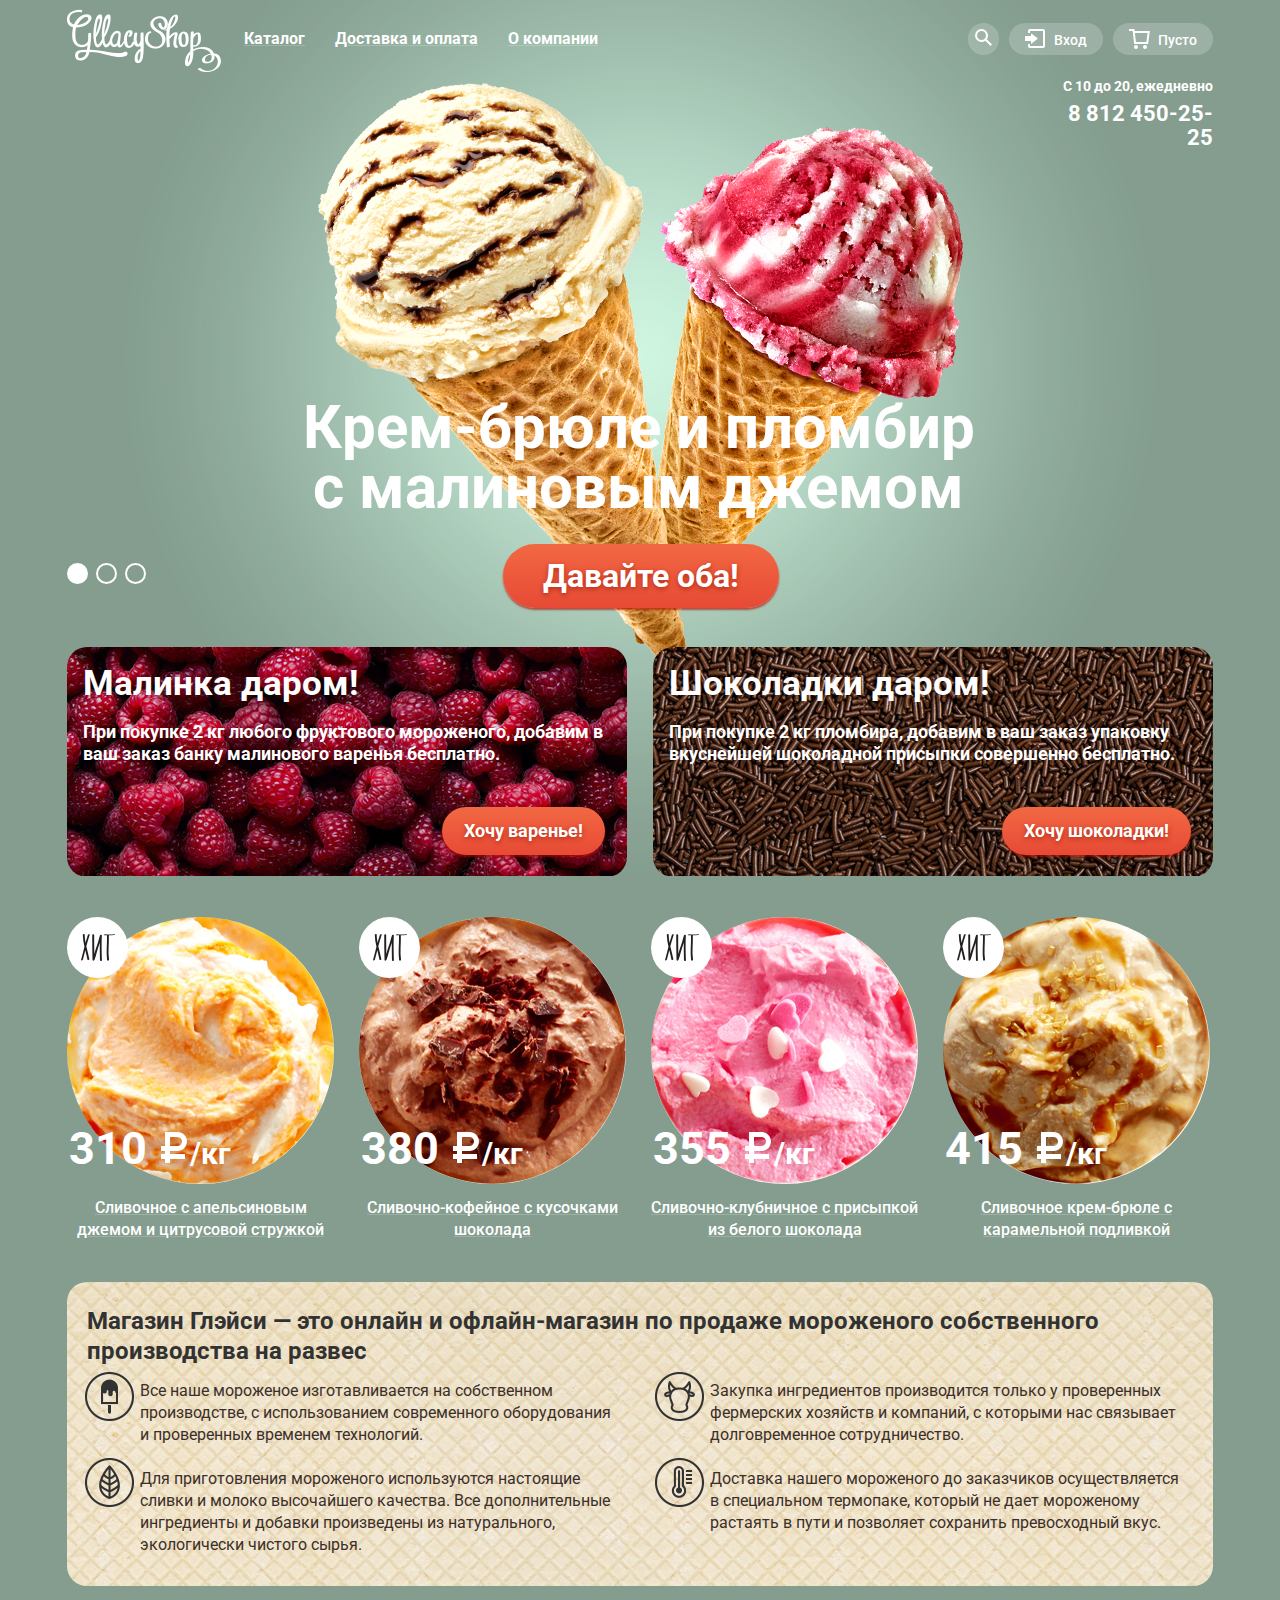
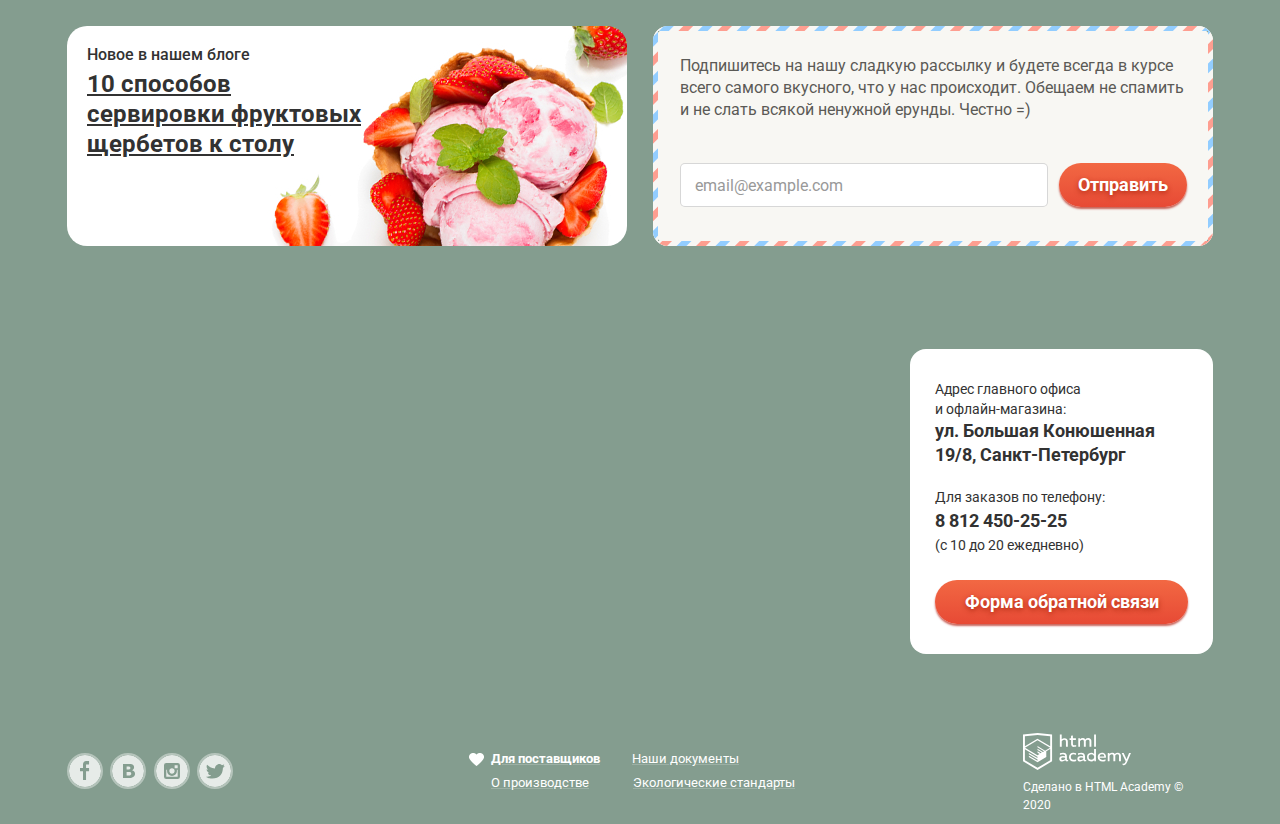
==== commit c614b08a: "корректировка" ====
--- a/index.html
+++ b/index.html
@@ -214,14 +214,12 @@
       <div class="page">
         <div class="site-page">
           <div class="contacts-block">
-            <div class="contacts-block-container">
-              <p>Адрес главного офиса<br>и офлайн-магазина:</p>
-              <p class="contacts-address"><b>ул. Большая Конюшенная<br>19/8, Санкт-Петербург</b></p>
-              <p>Для заказов по телефону:</p>
-              <a class="contacts-phone" href="tel:+78124502525">8 812 450-25-25</a>
-              <p>(с 10 до 20 ежедневно)</p>
-              <button class="button contacts-block-button" type="button">Форма обратной связи</button>
-            </div>
+            <p>Адрес главного офиса<br>и офлайн-магазина:</p>
+            <p class="contacts-address"><b>ул. Большая Конюшенная<br>19/8, Санкт-Петербург</b></p>
+            <p>Для заказов по телефону:</p>
+            <a class="contacts-phone" href="tel:+78124502525">8 812 450-25-25</a>
+            <p>(с 10 до 20 ежедневно)</p>
+            <button class="button contacts-block-button" type="button">Форма обратной связи</button>
           </div>
         </div>
       </div>
--- a/css/style.css
+++ b/css/style.css
@@ -80,7 +80,7 @@
 }
 
 .main-navigation {
-  margin-left: 10px;
+  margin-left: 8px;
 }
 
 .site-navigation {
@@ -145,15 +145,17 @@
   z-index: 10;
   display: none;
   width: 143px;
-  padding: 10px 0 0 0;
+  height: 171px;
+  padding: 0;
   box-shadow: 0 20px 20px rgba(0, 0, 0, 0.4);
   background-color: #ffffff;
-  border-radius: 5px;
+  border-radius: 4px;
+  box-sizing: border-box;
 }
 
 .catalog-sub-menu a {
   margin: 0;
-  padding: 8px 20px 8px 21px;
+  padding: 6px 20px 6px 21px;
   color: #323232;
   font-style: normal;
   font-weight: normal;
@@ -162,8 +164,12 @@
   border-radius: 0;
 }
 
+.catalog-sub-menu li {
+  padding: 2px 0;
+}
+
 .catalog-sub-menu li:first-child {
-  padding: 0 20px 12px 21px;
+  padding: 10px 20px 12px 21px;
   position: relative;
   font-weight: bold;
   font-size: 14px;
@@ -173,21 +179,13 @@
 .catalog-sub-menu li:first-child:before {
   content: "";
   position: absolute;
-  top: 26px;
+  bottom: 3px;
   left: 7px;
   width: 128px;
   height: 1px;
   background-image: url("../img/catalog-line.png");
   background-repeat: no-repeat;
   background-position: 0 0;
-}
-
-.catalog-sub-menu li:last-child a {
-  border-radius: 0 0 5px 5px;
-}
-
-.catalog-sub-menu li:last-child a:hover {
-  border-radius: 0 0 5px 5px;
 }
 
 .catalog-sub-menu li:hover a {
@@ -270,7 +268,7 @@
   font-size: 14px;
   line-height: 16px;
   outline-color: rgba(46, 136, 228, 0.52);
-  border-radius: 5px;
+  border-radius: 4px;
   box-sizing: border-box;
 }
 
@@ -326,7 +324,7 @@
   box-shadow: 0 20px 20px rgba(0, 0, 0, 0.4);
   background: #f8f7f4;
   padding: 20px 18px;
-  border-radius: 7px;
+  border-radius: 4px;
   position: absolute;
   display: none;
   top: 36px;
@@ -560,10 +558,17 @@
 }
 
 .slider-button {
-  margin: 0 auto;
+  margin: 0;
+  margin-left: 8px;
+  padding: 10px 40px;
   font-weight: 600;
   font-size: 31px;
   line-height: 41px;
+  font-family: "Roboto", Arial, sans-serif;
+  font-style: normal;
+  font-weight: bold;
+  font-size: 32px;
+  line-height: 44px;
 }
 
 .slider-controls {
@@ -884,7 +889,6 @@
   display: flex;
   justify-content: space-between;
   margin-bottom: 40px;
-  box-sizing: border-box;
   width: 100%;
   margin-bottom: 40px;
 }
@@ -894,7 +898,7 @@
   border-radius: 20px;
   padding: 16px 22px 22px 16px;
   text-align: left;
-  
+  box-sizing: border-box;
 }
 
 .card h2 {
@@ -935,11 +939,6 @@
   background-position: 0 0;
   background-repeat: no-repeat;
   margin-left: 24px;
-}
-
-.card-raspberry,
-.card-chocolate {
-  position: relative;
 }
 
 .card-button {
@@ -994,7 +993,6 @@
   border: 5px solid transparent;
   border-image-source: url("../img/mail-border.png");
   border-image-slice: 5;
-  margin-left: 32px;
 }
 
 .email p {
@@ -1026,8 +1024,13 @@
 }
 
 .email button {
-  padding: 10px 15px;
+  padding: 10px 19px;
   margin-left: 7px;
+  font-family: "Roboto", Arial, sans-serif;
+  font-style: normal;
+  font-weight: bold;
+  font-size: 18px;
+  line-height: 24px;
 }
 
 .email input::placeholder {
@@ -1060,28 +1063,24 @@
 
 .contacts-block {
   background: #ffffff;
-  width: 300px;
+  width: 303px;
   position: absolute;
   top: -375px;
   right: 27px;
   z-index: 1;
-  border-radius: 20px;
-}
-
-.contacts-block-container {
-  margin: 20px;
-  margin-top: 30px;
+  border-radius: 16px;
+  padding: 30px 25px 30px 25px;
+  box-sizing: border-box;
 }
 
 .contacts-block-button {
-  width: 98%;
+  width: 100%;
   font-family: "Roboto", Arial, sans-serif;
   font-style: normal;
   font-weight: bold;
   font-size: 18px;
   line-height: 24px;
   padding: 10px 0;
-  margin-bottom: 15px;
 }
 
 .contacts-block p {
@@ -1098,7 +1097,7 @@
 }
 
 .contacts-block p:nth-last-of-type(2) {
-  padding-top: 3px;
+  padding-bottom: 2px;
 }
 
 .contacts-block p:last-of-type {
@@ -1433,7 +1432,7 @@
   */
 .catalog-sub-menu .catalog-sub-menu-current {
   background-color: #d07058;
-  padding: 8px 20px 8px 20px;
+  padding: 6px 20px 6px 20px;
   color: #ffffff;
   text-decoration: none;
 }
@@ -1485,10 +1484,8 @@
   border-radius: 4px;
   z-index: 20;
   display: none;
-}
-
-.basket-popup-container {
-  margin: 30px 14px 20px 14px;
+  padding: 20px 14px 20px 12px;
+  box-sizing: border-box;
 }
 
 .basket:hover .basket-popup {
@@ -1506,25 +1503,31 @@
 }
 
 .basket-products p:first-of-type{
-  width: 216px;
+  width: 220px;
 }
 
 .basket-products li {
   display: flex;
+  align-items: center;
   flex-direction: row;
   position: relative;
-  padding-bottom: 20px;
-  vertical-align: middle;
+  padding: 0 0 20px 0;
 }
 
 .basket-products li:last-child{
-  padding-bottom: 15px
+  padding-bottom: 23px;
+}
+
+.basket-products li:last-child .product-name{
+  margin-bottom: -15px;
 }
 
 .basket-button-delete {
-  position: absolute;
-  top: -4px;
-  left: 0px;
+  padding: 0;
+  margin: 0;
+  position: absolute;
+  top: 9px;
+  left: 9px;
   width: 11px;
   height: 11px;
   background-color: transparent;
@@ -1533,11 +1536,13 @@
   cursor: pointer;
 }
 
-.basket-button-delete:before {
+.basket-button-delete:after {
   content: "";
   position: absolute;
   width: 11px;
   height: 11px;
+  top: 0px;
+  left: 0px;
   background-image: url("../img/close-cross-small.png");
   background-position: 0 0;
   background-repeat: no-repeat;
@@ -1546,7 +1551,6 @@
 .basket-products img {
   margin-left: 30px;
   margin-right: 13px;
-  margin-top: -6px;
   border-radius: 50%;
 }
 
@@ -1563,6 +1567,7 @@
 }
 
 .total {
+  font-family: "Roboto", Arial, sans-serif;
   font-size: 15px;
   line-height: 16px;
   padding-top: 15px;
@@ -1573,7 +1578,7 @@
 .basket-button {
   float: right;
   padding: 13px 15px;
-  font-family: Roboto;
+  font-family: "Roboto", Arial, sans-serif;
   font-style: normal;
   font-weight: bold;
   font-size: 18px;
@@ -2117,3 +2122,8 @@
   width: 240px;
   padding-left: 17px;
 }
+
+.site-wrapper-catalog .footer-copyright{
+  padding-top: 13px;
+
+}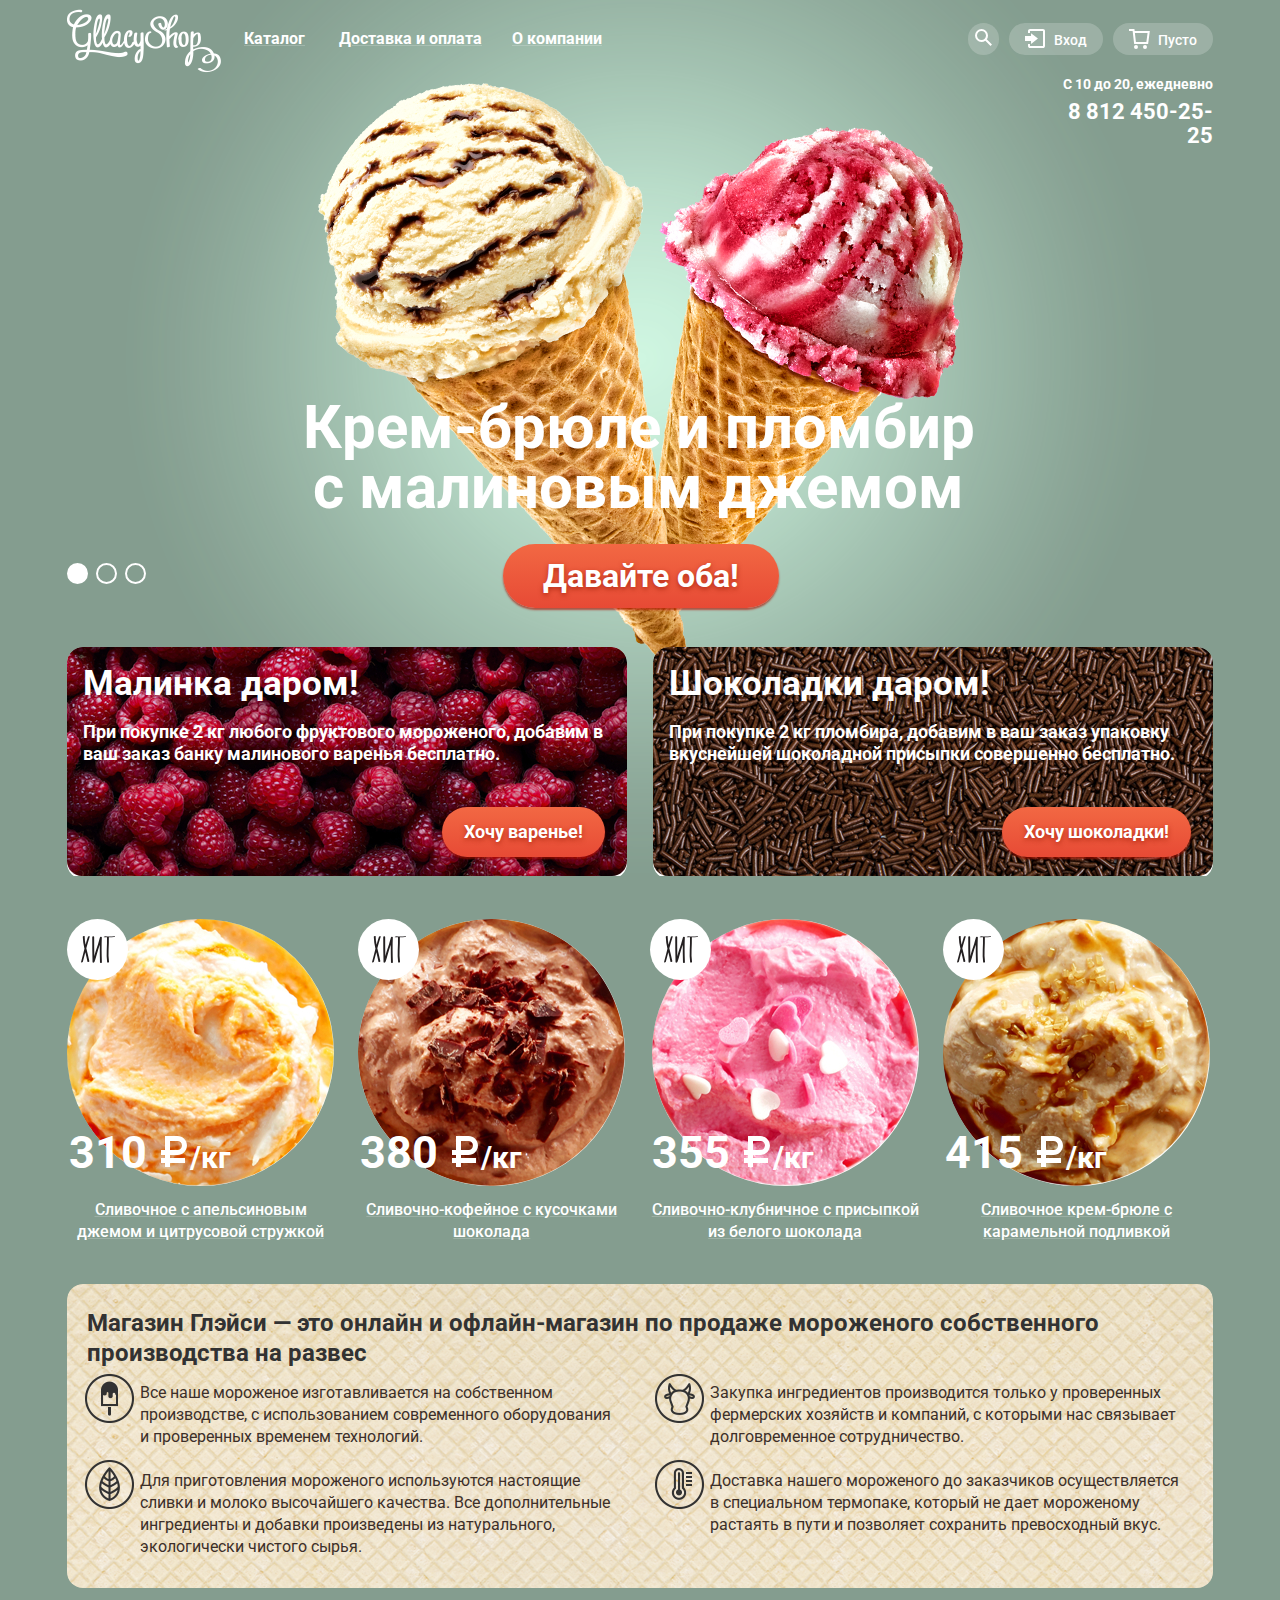
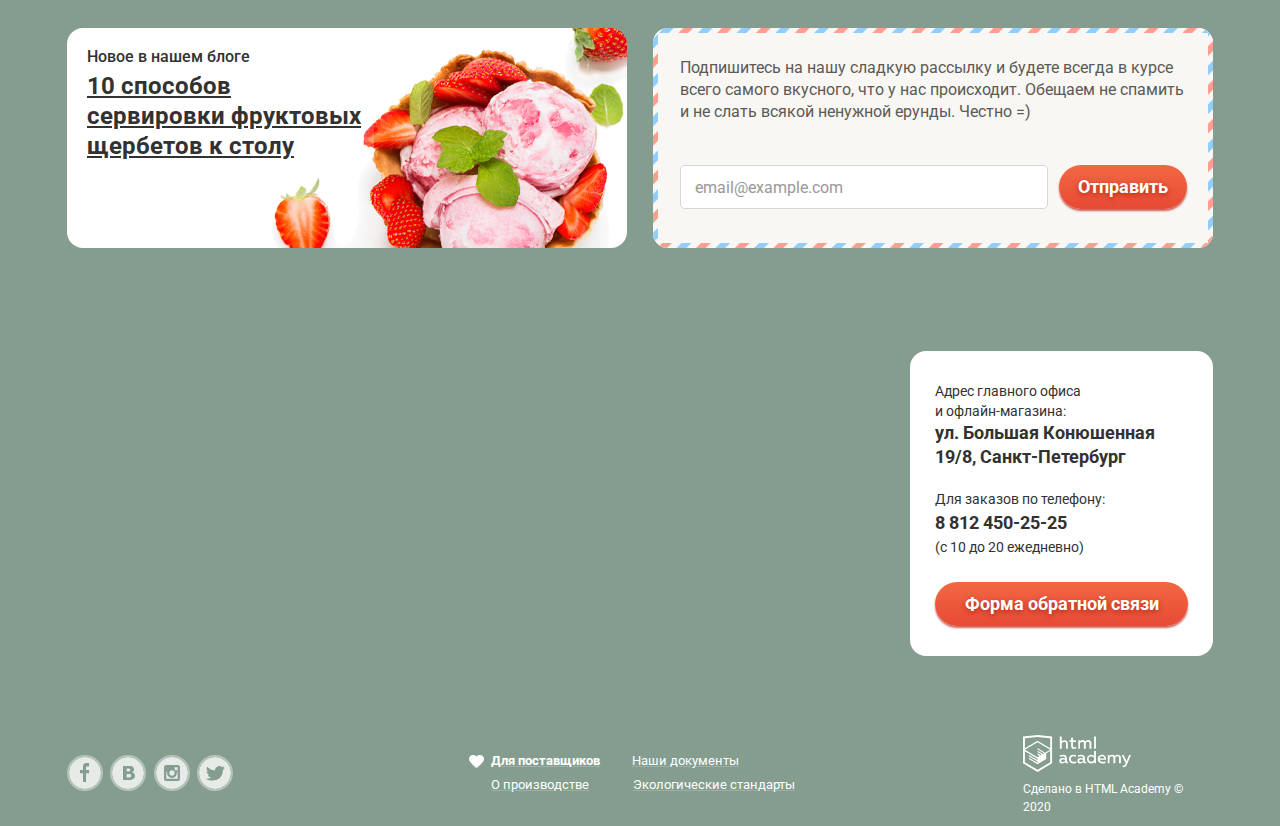
==== commit 5786f664: "переделки меню" ====
--- a/index.html
+++ b/index.html
@@ -17,7 +17,7 @@
 
           <nav class="main-navigation">
             <ul class="site-navigation">
-              <li><a class="site-navigation-item" href="#.">Каталог</a>
+              <li><a class="site-navigation-item navigation-item" href="#.">Каталог</a>
                 <div class="catalog-sub-menu-wrapper">
                   <ul class="catalog-sub-menu">
                     <li>Новинки</li>
@@ -42,11 +42,12 @@
                     d="M16.958 15.527L11.75 10.32A6.455 6.455 0 0 0 13 6.5 6.5 6.5 0 1 0 6.5 13a6.465 6.465 0 0 0 3.839-1.263l5.205 5.204 1.414-1.414zM6.5 11C4.019 11 2 8.981 2 6.5S4.019 2 6.5 2 11 4.019 11 6.5 8.981 11 6.5 11z" />
                 </svg>
               </button>
-              <div class="container-find-popup"></div>
-              <div class="find-popup">
-                <form class="find" id="search-form" action="/" method="get">
-                  <input type="text" placeholder="Крем-брюле" />
-                </form>
+              <div class="find-popup-wrapper">
+                <div class="find-popup">
+                  <form class="find" id="search-form" action="/" method="get">
+                    <input type="text" placeholder="Что ищем?" />
+                  </form>
+                </div>
               </div>
             </div>
 
@@ -58,19 +59,20 @@
                     d="M18 0H5C4.46957 0 3.96086 0.210714 3.58579 0.585786C3.21071 0.960859 3 1.46957 3 2V4H5V2H18V17H5V15H3V17C3 17.5304 3.21071 18.0391 3.58579 18.4142C3.96086 18.7893 4.46957 19 5 19H18C18.5304 19 19.0391 18.7893 19.4142 18.4142C19.7893 18.0391 20 17.5304 20 17V2C20 1.46957 19.7893 0.960859 19.4142 0.585786C19.0391 0.210714 18.5304 0 18 0Z"
                     fill="white" />
                 </svg>Вход</a>
-              <div class="container-login-popup"></div>
-              <div class="login-popup">
-                <form class="login-form" id="login-form" action="/" method="post">
-                  <input type="email" name="email" placeholder="email@example.com">
-                  <input type="password" name="password" placeholder="Пароль">
-                  <div class="links-container">
-                    <button class="button button-login" type="button">Войти</button>
-                    <div class="login-popup-links">
-                      <a href="#.">Забыли пароль?</a>
-                      <a href="#.">Новая регистрация</a>
+              <div class="login-popup-wrapper">
+                <div class="login-popup">
+                  <form class="login-form" id="login-form" action="/" method="post">
+                    <input type="email" name="email" placeholder="email@example.com">
+                    <input type="password" name="password" placeholder="Пароль">
+                    <div class="links-container">
+                      <button class="button button-login" type="button">Войти</button>
+                      <div class="login-popup-links">
+                        <a href="#.">Забыли пароль?</a>
+                        <a href="#.">Новая регистрация</a>
+                      </div>
                     </div>
-                  </div>
-                </form>
+                  </form>
+                </div>
               </div>
             </div>
 
--- a/css/style.css
+++ b/css/style.css
@@ -50,7 +50,7 @@
   text-shadow: 0 2px 5px rgba(160, 32, 11, 0.76);
   background: #f26843;
   background: linear-gradient(to bottom, #f26843 0%, #e74a35 100%);
-  border-radius: 50px;
+  border-radius: 70px;
   box-shadow: 0 2px 2px rgba(172, 16, 0, 0.64);
   border: none;
   outline: none;
@@ -97,6 +97,10 @@
   list-style: none;
 }
 
+.site-navigation .navigation-item{
+  margin-right: 4px;
+}
+
 .site-navigation a {
   padding: 7px 15px;
   color: #ffffff;
@@ -240,12 +244,12 @@
 
 .find-popup {
   width: 341px;
-  max-height: 84px;
+  height: 84px;
   box-shadow: 0 20px 20px rgba(0, 0, 0, 0.4);
   background: #f8f7f4;
   padding: 20px 15px;
   border-radius: 5px;
-  top: 36px;
+  top: 5px;
   right: 0px;
   position: absolute;
   z-index: 20;
@@ -320,14 +324,15 @@
 }
 
 .login-popup {
-  max-width: 277px;
+  width: 277px;
+  height: 214px;
   box-shadow: 0 20px 20px rgba(0, 0, 0, 0.4);
   background: #f8f7f4;
   padding: 20px 18px;
   border-radius: 4px;
   position: absolute;
   display: none;
-  top: 36px;
+  top: 5px;
   right: 0px;
   z-index: 20;
   box-sizing: border-box;
@@ -361,7 +366,8 @@
 }
 
 .button-login {
-  padding: 0px 25px;
+  font-family: "Roboto", Arial, sans-serif;
+  padding: 0px 26px;
   color: #fefefe;
   font-size: 18px;
   font-weight: 700;
@@ -383,7 +389,8 @@
   font-size: 13px;
   font-weight: 400;
   line-height: 24px;
-  padding-left: 18px;
+  padding-left: 20px;
+  margin-bottom: -3px;
   background-color: transparent;
   text-decoration: underline;
   text-decoration-color: rgba(50, 50, 50, 0.302);
@@ -445,28 +452,34 @@
   z-index: 10;
 }
 
-.container-find-popup {
-  margin: 0;
+.find-popup-wrapper {
+  width: 341px;
+  height: 84px;
   position: absolute;
   top: 32px;
-  left: 0px;
-  z-index: 9;
-  display: block;
-  width: 30px;
-  height: 10px;
-  background-color: transparent;
-}
-
-.container-login-popup {
-  margin: 0;
+  right: 0px;
+  padding-top: 5px;
+  z-index: 10;
+}
+
+.login-popup-wrapper {
+  width: 277px;
+  height: 214px;
   position: absolute;
   top: 32px;
-  left: 5px;
-  z-index: 9;
-  display: block;
-  width: 80px;
-  height: 10px;
-  background-color: transparent;
+  right: 0px;
+  padding-top: 5px;
+  z-index: 10;
+}
+
+.basket-popup-wrapper{
+  width: 539px;
+  height: 242px;
+  position: absolute;
+  top: 32px;
+  right: 0px;
+  padding-top: 5px;
+  z-index: 10;
 }
 /*!
   * ===========================================================
@@ -608,9 +621,9 @@
   width: 168px;
   position: absolute;
   text-align: right;
-  top: 78px;
+  top: 76px;
   right: 27px;
-  z-index: 19;
+  z-index: 9;
 }
 
 .phone-number p {
@@ -687,7 +700,7 @@
   font-weight: 700;
   line-height: 45px;
   position: absolute;
-  bottom: 65px;
+  bottom: 63px;
   left: 2px;
 }
 
@@ -790,7 +803,7 @@
   background-repeat: repeat;
   display: flex;
   flex-wrap: wrap;
-  border-radius: 20px;
+  border-radius: 16px;
   margin-bottom: 40px;
   
 }
@@ -890,12 +903,11 @@
   justify-content: space-between;
   margin-bottom: 40px;
   width: 100%;
-  margin-bottom: 40px;
 }
 
 .card {
   width: 560px;
-  border-radius: 20px;
+  border-radius: 16px;
   padding: 16px 22px 22px 16px;
   text-align: left;
   box-sizing: border-box;
@@ -943,7 +955,7 @@
 
 .card-button {
   float: right;
-  padding: 12px 22px;
+  padding: 13px 22px;
 }
 
 .news {
@@ -1295,7 +1307,7 @@
   padding: 15px 25px 27px 24px;
   width: 477px;
   background: #f8f7f4;
-  border-radius: 5px;
+  border-radius: 6px;
   z-index: 11;
 }
 
@@ -1421,6 +1433,7 @@
 }
 
 .popup button {
+  font-family: "Roboto", Arial, sans-serif;
   float: right;
   padding-right: 20px;
   padding-left: 20px;
@@ -1477,7 +1490,7 @@
   position: absolute;
   width: 539px;
   height: 242px;
-  top: 36px;
+  top: 5px;
   right: 0;
   background: #f8f7f4;
   box-shadow: 0px 20px 20px rgba(0, 0, 0, 0.4);
@@ -1712,7 +1725,7 @@
 .filter-wrapper-1 select {
   width: 193px;
   height: 36px;
-  border-radius: 15px;
+  border-radius: 20px;
 }
 
 .filter-wrapper-1,
@@ -1735,13 +1748,24 @@
 }
 
 .select {
-  padding-left: 15px;
+  padding-left: 17px;
+  padding-bottom: 2px;
   outline: none;
   cursor: pointer;
+  font-family: "Roboto", Arial, sans-serif;
+  font-style: normal;
+  font-weight: 500;
+  font-size: 16px;
+  line-height: 18px;
 }
 
 .select option {
+  font-family: "Roboto", Arial, sans-serif;
   color: #323232;
+  font-style: normal;
+  font-weight: normal;
+  font-size: 14px;
+  line-height: 16px;
 }
 
 .catalog-filter select::-ms-expand {
@@ -1767,7 +1791,7 @@
   -moz-appearance: none;
   appearance: none;
   background-image: url("../img/arrow.png");
-  background-position: 168px 14px;
+  background-position: 170px 12px;
   background-repeat: no-repeat;
 }
 
@@ -1794,7 +1818,7 @@
   position: relative;
   width: 218px;
   height: 20px;
-  border-radius: 15px;
+  border-radius: 20px;
   padding-top: 16px;
   background-color: #f1f1f1;
 }
@@ -1855,7 +1879,7 @@
 .fat-filter ul {
   width: 425px;
   height: 36px;
-  border-radius: 15px;
+  border-radius: 20px;
 }
 
 .fat-filter legend {
@@ -1909,7 +1933,7 @@
 .filler-filter ul {
   width: 711px;
   height: 36px;
-  border-radius: 15px;
+  border-radius: 20px;
   display: flex;
   justify-content: space-between;
   margin: 0;
@@ -2019,14 +2043,16 @@
 }
 
 button.filter-button {
+  font-family: "Roboto", Arial, sans-serif;
+  font-style: normal;
+  font-weight: 500;
+  font-size: 16px;
+  line-height: 18px;
   align-self: flex-end;
   width: 143px;
   height: 36px;
-  border-radius: 15px;
-  color: #ffffff;
-  font-size: 16px;
-  line-height: 18px;
-  font-weight: 500;
+  border-radius: 20px;
+  color: #ffffff;
   background-color: #a6b7ae;
   border-style: solid;
   border-width: 2px;
@@ -2057,28 +2083,38 @@
   margin: 0;
 }
 
+.pagination{
+  display: flex;
+  justify-content: flex-end;
+}
+
 .pagination li {
   list-style: none;
-}
-
-.pagination li {
   display: inline;
+  flex-direction: row;
+  margin-left: 3px;
+  margin-right: 1px;
 }
 
 .pagination li:first-child {
-  margin: 0;
-  padding: 0;
+  margin-right: 2px;
+}
+
+.pagination li:nth-child(3){
+  margin-left: 0px;
 }
 
 .pagination li:last-child {
   margin-right: -7px;
+  margin-left: 4px;
   padding: 0;
 }
 
 .pagination a {
   padding: 4px 9px;
   border-radius: 15px;
-  margin: 0px;
+  margin-left: 0px;
+  margin-right: 0px;
   font-weight: 500;
   font-size: 16px;
   line-height: 18px;
@@ -2111,7 +2147,8 @@
 .site-wrapper-catalog .footer-catalog {
   border-top: 1px solid rgba(255, 255, 255, 0.2);
   padding-top: 5px;
-}
+} 
+
 
 .site-wrapper-catalog .products-list li:nth-child(5) a{
   width: 240px;
@@ -2120,10 +2157,13 @@
 
 .site-wrapper-catalog .products-list li:nth-child(9) a{
   width: 240px;
-  padding-left: 17px;
+  padding-left: 20px;
 }
 
 .site-wrapper-catalog .footer-copyright{
   padding-top: 13px;
-
+}
+
+.products-list li:nth-child(3){
+  padding-left: 2px;
 }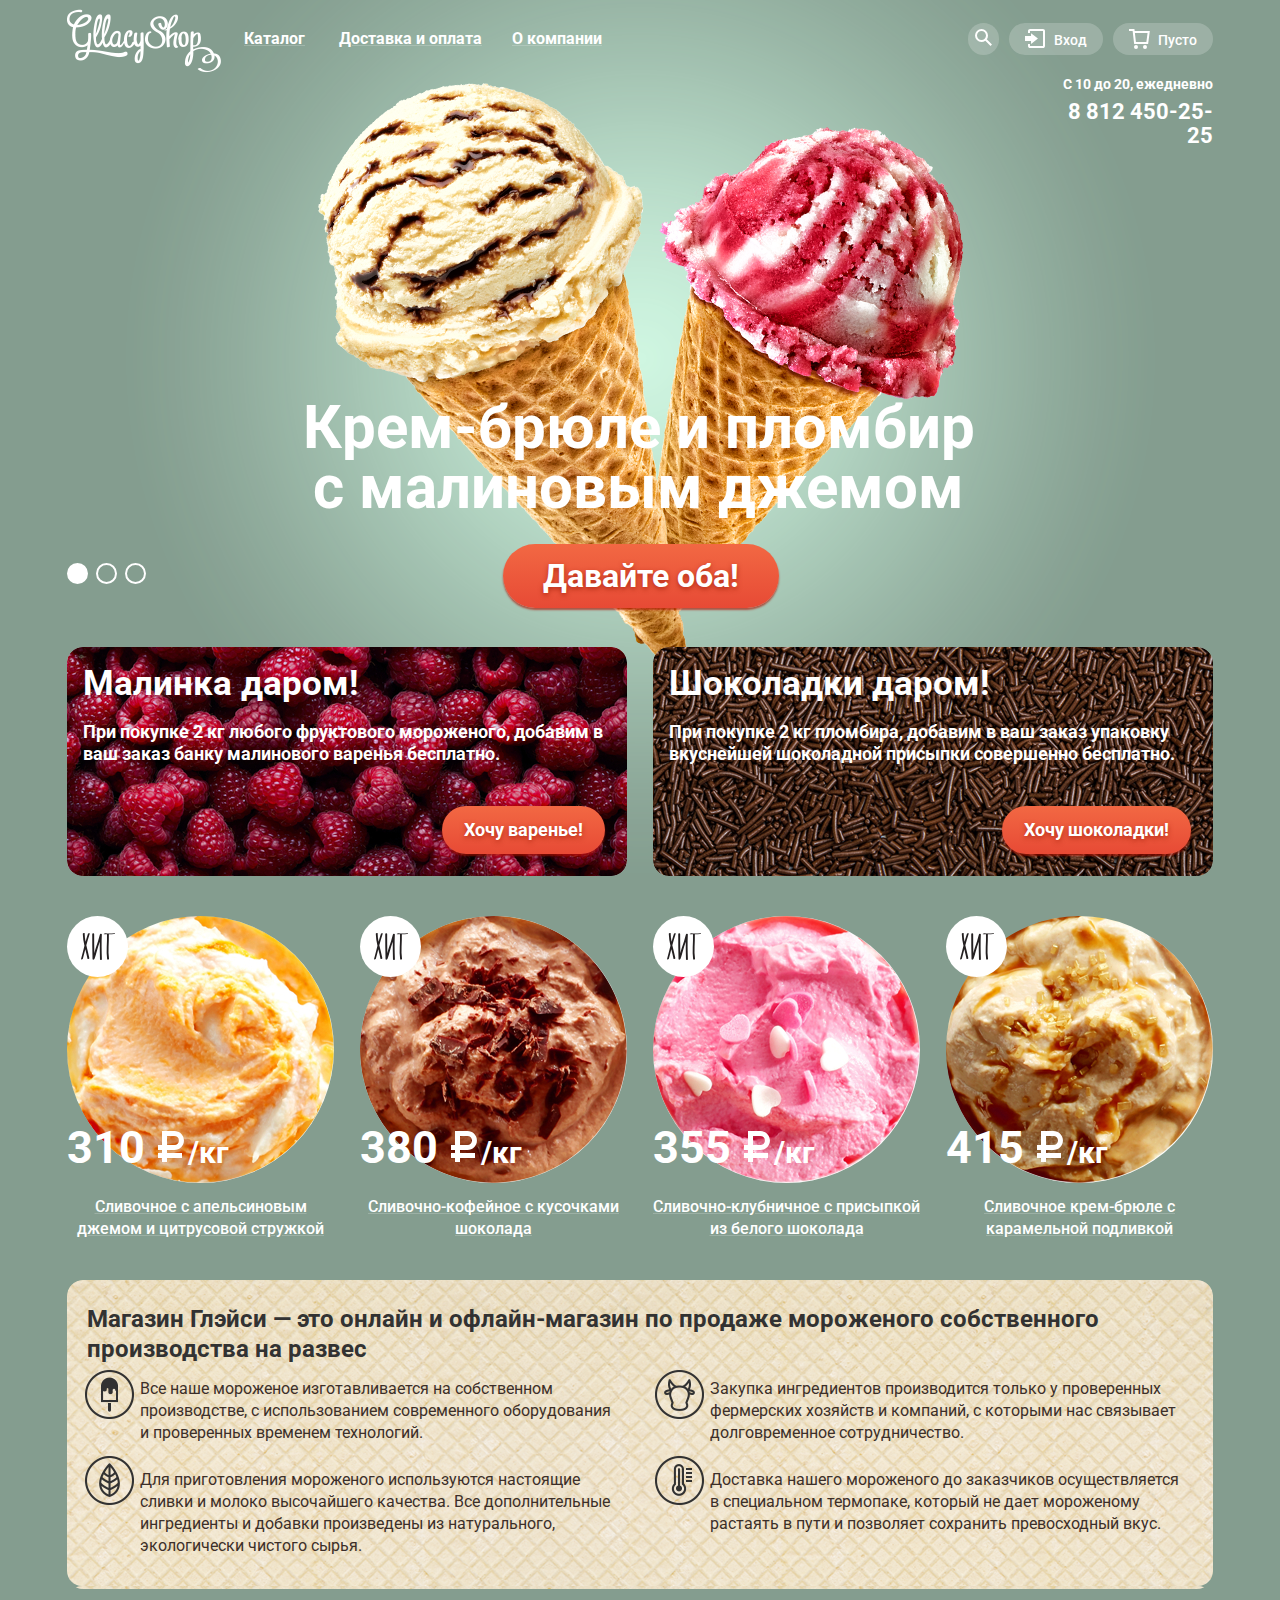
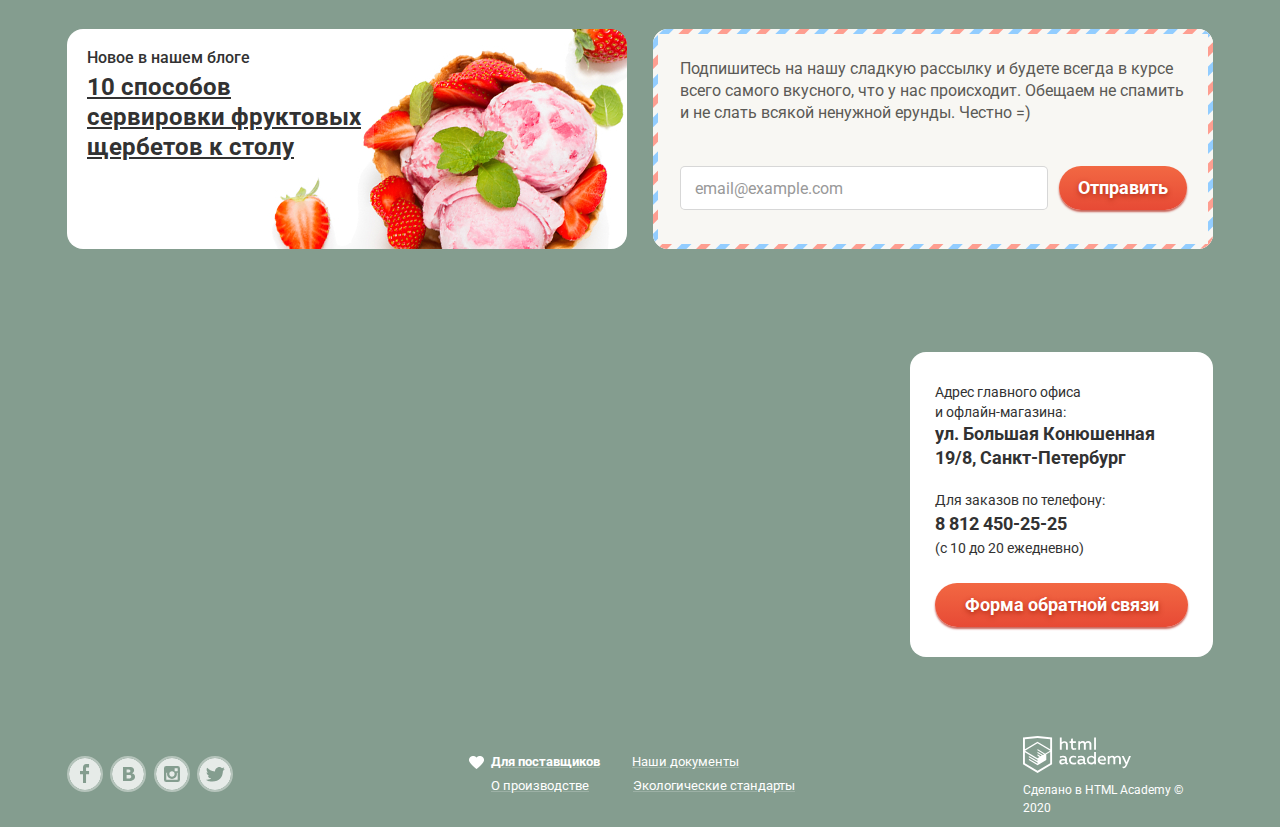
==== commit 380b1fa4: "корректировка с наставником" ====
--- a/index.html
+++ b/index.html
@@ -173,21 +173,19 @@
             </ul>
           </section>
 
-          <section class="blocks">
-            <div class="seo">
-              <h2>Магазин Глэйси — это онлайн и офлайн-магазин по продаже мороженого собственного производства на
-                развес</h2>
-              <ul class="text">
-                <li>Все наше мороженое изготавливается на собственном производстве, с использованием современного
-                  оборудования и проверенных временем технологий.</li>
-                <li>Закупка ингредиентов производится только у проверенных фермерских хозяйств и компаний, с которыми
-                  нас связывает долговременное сотрудничество.</li>
-                <li>Для приготовления мороженого используются настоящие сливки и молоко высочайшего качества. Все
-                  дополнительные ингредиенты и добавки произведены из натурального, экологически чистого сырья.</li>
-                <li>Доставка нашего мороженого до заказчиков осуществляется в специальном термопаке, который не дает
-                  мороженому растаять в пути и позволяет сохранить превосходный вкус.</li>
-              </ul>
-            </div>
+          <section class="seo">
+            <h2>Магазин Глэйси — это онлайн и офлайн-магазин по продаже мороженого собственного производства на
+              развес</h2>
+            <ul class="text">
+              <li>Все наше мороженое изготавливается на собственном производстве, с использованием современного
+                оборудования и проверенных временем технологий.</li>
+              <li>Закупка ингредиентов производится только у проверенных фермерских хозяйств и компаний, с которыми
+                нас связывает долговременное сотрудничество.</li>
+              <li>Для приготовления мороженого используются настоящие сливки и молоко высочайшего качества. Все
+                дополнительные ингредиенты и добавки произведены из натурального, экологически чистого сырья.</li>
+              <li>Доставка нашего мороженого до заказчиков осуществляется в специальном термопаке, который не дает
+                мороженому растаять в пути и позволяет сохранить превосходный вкус.</li>
+            </ul>
           </section>
 
           <section class="cards">
--- a/css/style.css
+++ b/css/style.css
@@ -652,26 +652,25 @@
   */
 .products {
   color: #ffffff;
+  margin-bottom: 5px;
 }
 
 .products-list {
   display: flex;
   flex-wrap: wrap;
   justify-content: space-between;
-}
-.products-list li {
   list-style: none;
   margin: 0;
   padding: 0;
-  list-style: none;
-  display: inline-block;
+}
+.product-item {
   margin-bottom: 35px;
-}
-
-.product-item {
-  width: 270px;
+  width: 267px;
   position: relative;
   z-index: 0;
+  display: flex;
+  align-items: center;
+  flex-direction: column;
 }
 
 .product-item img {
@@ -700,8 +699,8 @@
   font-weight: 700;
   line-height: 45px;
   position: absolute;
-  bottom: 63px;
-  left: 2px;
+  bottom: 65px;
+  left: 0px;
 }
 
 .currency-weight:before {
@@ -711,7 +710,7 @@
   width: 30px;
   height: 35px;
   top: 4px;
-  left: 90px;
+  left: 89px;
   background-image: url("../img/ruble.svg");
   background-position: 0 0;
   background-repeat: no-repeat;
@@ -726,7 +725,7 @@
 
 .product-item a {
   padding: 0;
-  padding-top: 7px;
+  padding-top: 13px;
   margin: 0;
   width: 267px;
   cursor: pointer;
@@ -788,14 +787,11 @@
   *  SECTION BLOCKS
   * ===========================================================
   */
-.blocks {
-  min-height: 306px;
-  margin-top: 6px;
-  margin-bottom: 38px;
-}
+
 
 .seo {
-  padding: 24px 23px 30px 20px;
+  margin-bottom: 40px;
+  padding: 24px 23px 32px 20px;
   text-align: left;
   background-image: url("../img/seo-backgrond.png");
   background-color: transparent;
@@ -836,7 +832,7 @@
   font-size: 16px;
   line-height: 22px;
   font-weight: 400;
-  padding-top: 22px;
+  padding-top: 25px;
 }
 
 .text li:first-child{
@@ -930,7 +926,7 @@
   font-size: 18px;
   line-height: 22px;
   font-weight: 700;
-  padding-bottom: 42px;
+  padding-bottom: 41px;
   box-sizing: border-box;
 }
 
@@ -955,7 +951,7 @@
 
 .card-button {
   float: right;
-  padding: 13px 22px;
+  padding: 12px 22px;
 }
 
 .news {
@@ -2152,18 +2148,15 @@
 
 .site-wrapper-catalog .products-list li:nth-child(5) a{
   width: 240px;
-  padding-left: 15px;
+  padding-left: 4px;
 } 
 
 .site-wrapper-catalog .products-list li:nth-child(9) a{
   width: 240px;
-  padding-left: 20px;
+  padding-left: 15px;
 }
 
 .site-wrapper-catalog .footer-copyright{
   padding-top: 13px;
 }
 
-.products-list li:nth-child(3){
-  padding-left: 2px;
-}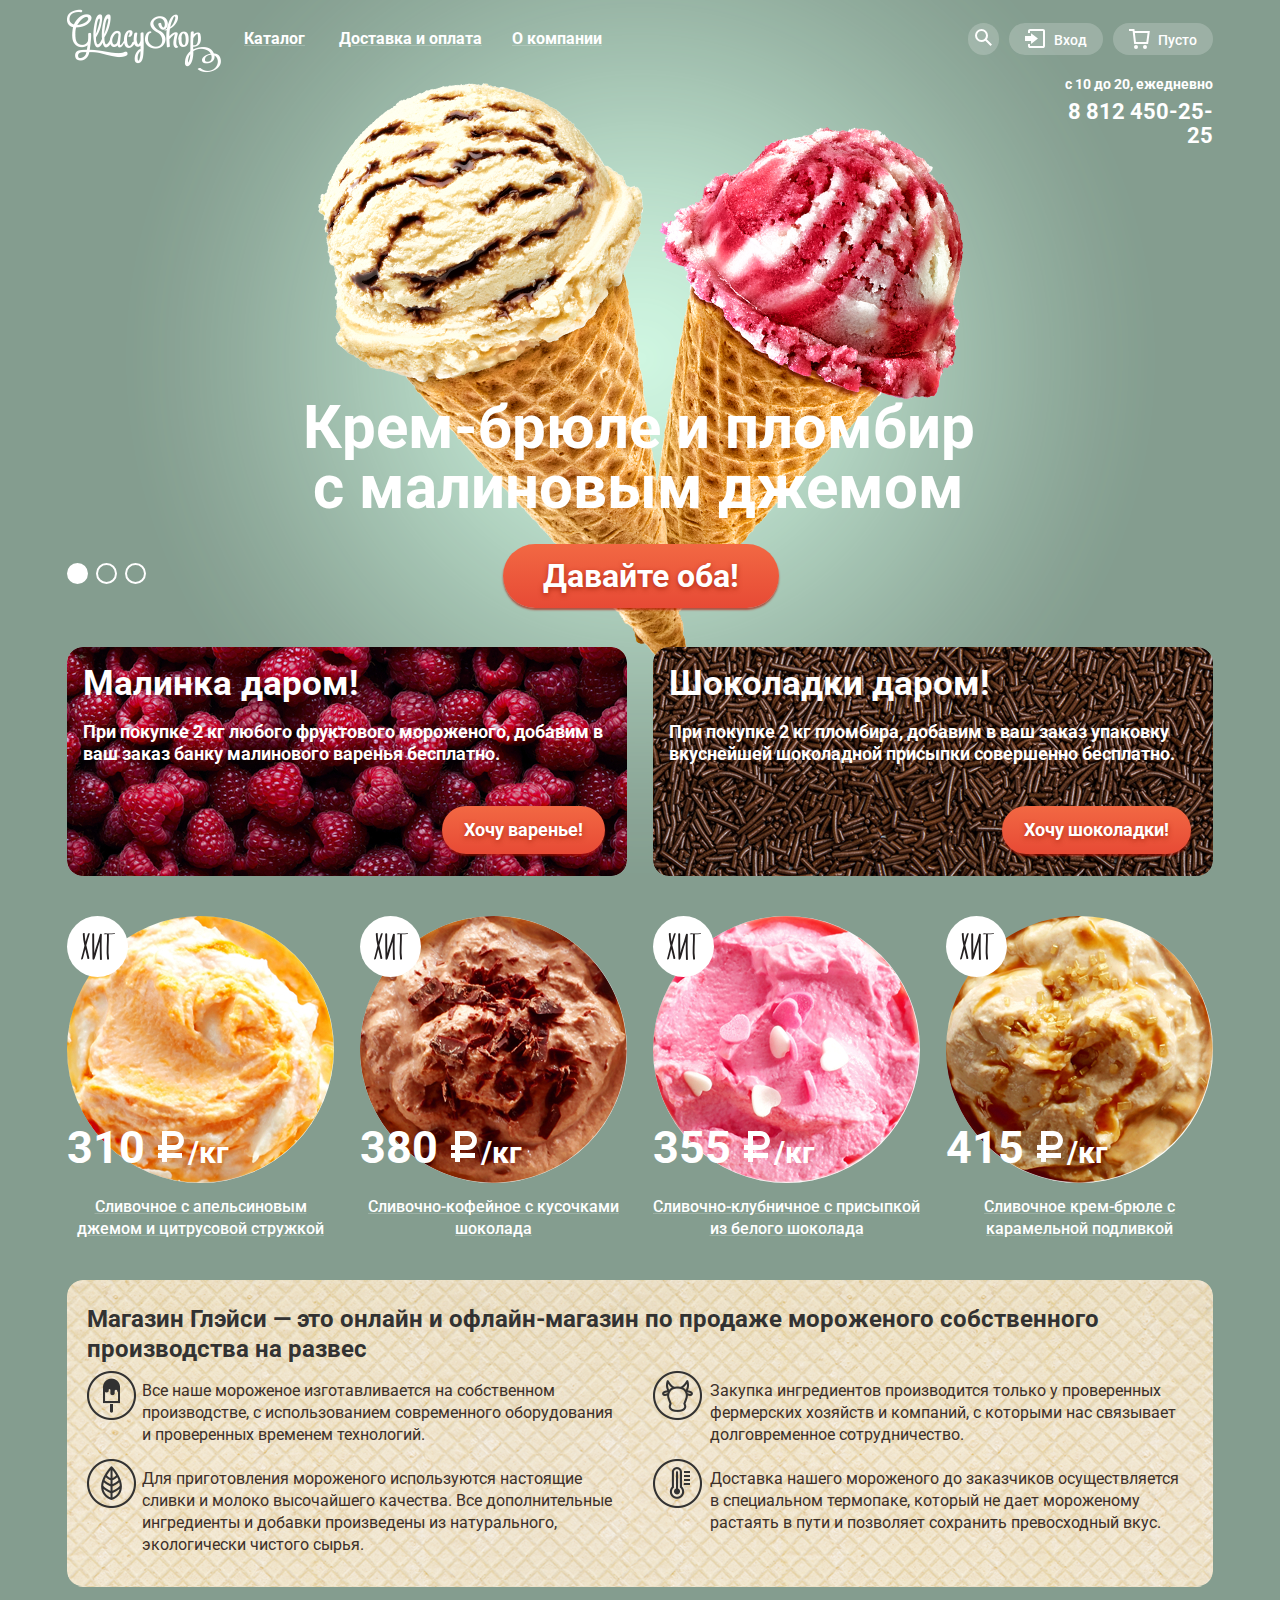
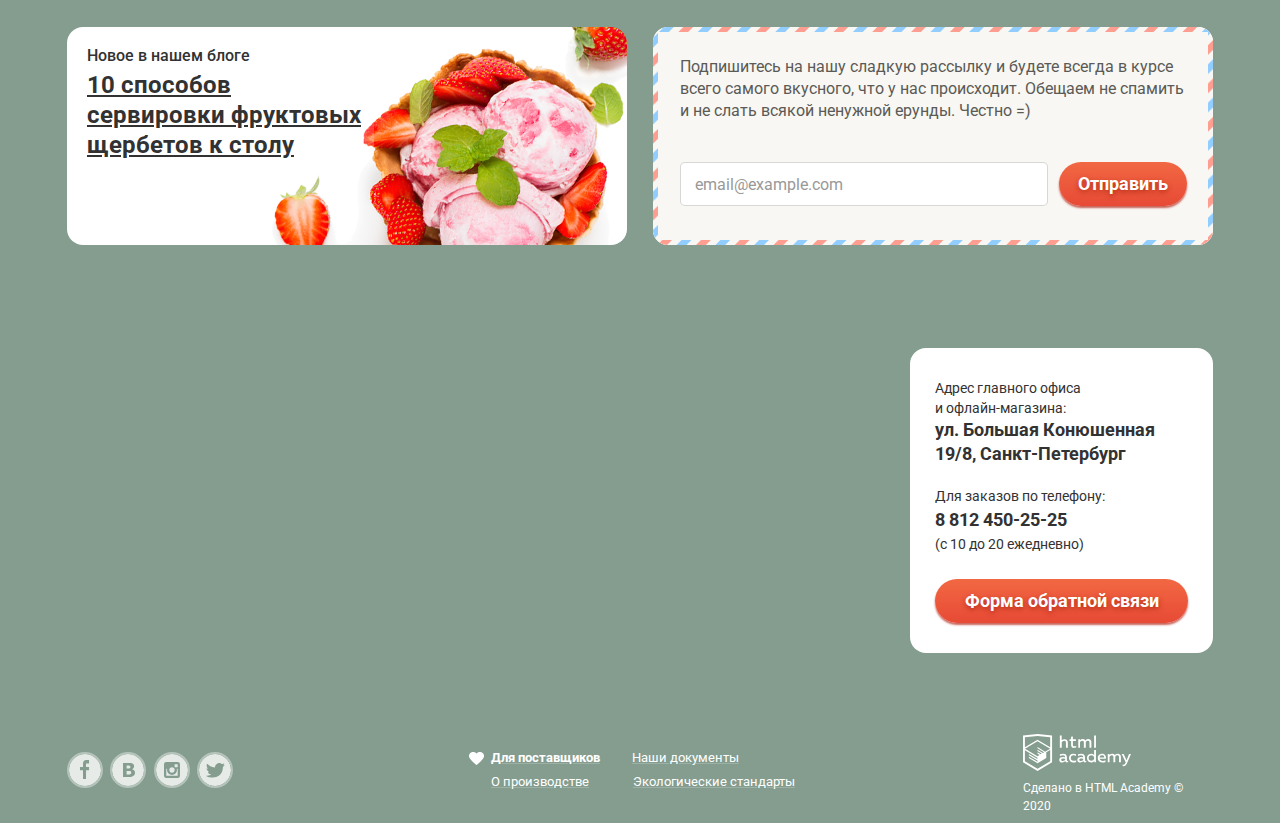
==== commit 71fa87ba: "корректировка фильтра" ====
--- a/index.html
+++ b/index.html
@@ -91,7 +91,7 @@
         </header>
 
         <div class="phone-number">
-          <p>С 10 до 20, ежедневно</p>
+          <p>c 10 до 20, ежедневно</p>
           <a href="tel:+78124502525">8 812 450-25-25</a>
         </div>
 
--- a/css/style.css
+++ b/css/style.css
@@ -453,30 +453,24 @@
 }
 
 .find-popup-wrapper {
-  width: 341px;
-  height: 84px;
-  position: absolute;
-  top: 32px;
+  position: absolute;
+  top: 30px;
   right: 0px;
   padding-top: 5px;
   z-index: 10;
 }
 
 .login-popup-wrapper {
-  width: 277px;
-  height: 214px;
-  position: absolute;
-  top: 32px;
+  position: absolute;
+  top: 30px;
   right: 0px;
   padding-top: 5px;
   z-index: 10;
 }
 
 .basket-popup-wrapper{
-  width: 539px;
-  height: 242px;
-  position: absolute;
-  top: 32px;
+  position: absolute;
+  top: 30px;
   right: 0px;
   padding-top: 5px;
   z-index: 10;
@@ -791,7 +785,7 @@
 
 .seo {
   margin-bottom: 40px;
-  padding: 24px 23px 32px 20px;
+  padding: 24px 23px 31px 20px;
   text-align: left;
   background-image: url("../img/seo-backgrond.png");
   background-color: transparent;
@@ -817,30 +811,26 @@
 .text {
   margin: 0;
   padding: 0;
-  padding-left: 53px;
+  padding-left: 55px;
   display: flex;
   justify-content: space-between;
   flex-wrap: wrap;
+  list-style: none;
 }
 
 .text li {
   color: #3c2f29;
-  list-style: none;
   position: relative;
   width: 480px;
-  position: relative;
   font-size: 16px;
   line-height: 22px;
   font-weight: 400;
-  padding-top: 25px;
-}
-
-.text li:first-child{
-  padding-top: 14px;
-}
-
-.text li:nth-child(2){
-  padding-top: 14px;
+  padding-top: 16px;
+}
+
+.text li:nth-child(3),
+.text li:nth-child(4){
+  padding-top: 22px;
 }
 
 .text li:first-child::before {
@@ -849,7 +839,7 @@
   width: 49px;
   height: 49px;
   left: -55px;
-  top: 6px;
+  top: 7px;
   background-image: url("../img/icecream.svg");
   background-repeat: no-repeat;
   background-position: 0 0px;
@@ -859,8 +849,8 @@
   position: absolute;
   width: 49px;
   height: 49px;
-  left: -55px;
-  top: 6px;
+  left: -57px;
+  top: 7px;
   background-image: url("../img/cow.svg");
   background-position: 0 0;
   background-repeat: no-repeat;
@@ -872,7 +862,7 @@
   width: 49px;
   height: 49px;
   left: -55px;
-  top: 12px;
+  top: 13px;
   background-image: url("../img/leaf.svg");
   background-repeat: no-repeat;
   background-position: 0 0;
@@ -883,8 +873,8 @@
   position: absolute;
   width: 49px;
   height: 49px;
-  left: -55px;
-  top: 12px;
+  left: -57px;
+  top: 13px;
   background-image: url("../img/termo.svg");
   background-position: 0 0;
   background-repeat: no-repeat;
@@ -1007,7 +997,7 @@
   color: #5b5a56;
   margin: 0;
   width: 100%;
-  padding: 8px 0 42px 0px;
+  padding: 8px 0 40px 0px;
   font-size: 16px;
   line-height: 22px;
   font-weight: normal;
@@ -1251,7 +1241,7 @@
   font-size: 12px;
   font-weight: 400;
   line-height: 18px;
-  padding-top: 8px;
+  padding-top: 10px;
 }
 
 .footer-copyright-logo {
@@ -1599,13 +1589,17 @@
  * CATALOG BREADCRUMBS SECTION
  * ===========================================================
  */
-.breadcrumbs {
+ .breadcrumbs-nav{
+  margin: 10px 0 2px 0;
+ }
+
+ .breadcrumbs {
+  margin: 0;
+  padding: 0;
   list-style: none;
   display: flex;
   justify-content: flex-start;
   flex-wrap: wrap;
-  margin: 0;
-  padding: 5px 0 2px 0;
   position: relative;
 }
 
@@ -1689,7 +1683,7 @@
   font-size: 35px;
   line-height: 41px;
   color: #ffffff;
-  margin-bottom: 27px;
+  margin-bottom: 28px;
 }
 /*!
  * ===========================================================
@@ -1703,7 +1697,8 @@
 }
 
 legend {
-  margin: 5px;
+  padding-bottom: 5px;
+  padding-left: 15px;
 }
 
 .catalog-filter {
@@ -1718,8 +1713,8 @@
   font-weight: 500;
 }
 
-.filter-wrapper-1 select {
-  width: 193px;
+.filter-wrapper-1 .select {
+  width: 196px;
   height: 36px;
   border-radius: 20px;
 }
@@ -1739,11 +1734,8 @@
  * CATALOG FILTERS - filter sorting SECTION
  * ===========================================================
  */
-.filter-sorting legend {
-  padding-left: 11px;
-}
-
-.select {
+
+.filter-sorting .select {
   padding-left: 17px;
   padding-bottom: 2px;
   outline: none;
@@ -1802,10 +1794,6 @@
  * ===========================================================
  */
 
- .filter-price legend {
-   padding-left: 12px;
- }
-
  .filter-price .left-price{
    padding-right: 15px;
  }
@@ -1864,43 +1852,31 @@
  * CATALOG FILTERS - fat filter SECTION
  * ===========================================================
  */
+ .fat-filter{
+  box-sizing: border-box;
+ }
 
 .fat-filter ul {
-  display: flex;
-  justify-content: space-between;
-  margin: 0;
-  padding: 0;
-}
-
-.fat-filter ul {
+  margin: 0;
+  padding: 0;
   width: 425px;
   height: 36px;
+  display: flex;
   border-radius: 20px;
-}
-
-.fat-filter legend {
-  padding-left: 10px;
+  padding: 7px 17px 7px 47px;
+  box-sizing: border-box;
+  justify-content: space-between;
 }
 
 .fat-filter li {
   position: relative;
-  padding-top: 7px;
-
-}
-
-.fat-filter li:first-child {
-  margin-left: 45px;
-}
-
-.fat-filter li:last-child {
-  margin-right: 20px;
 }
 
 .fat-filter label::before {
   content: "";
   position: absolute;
-  top: 6px;
-  left: -30px;
+  top: 0px;
+  left: -32px;
   width: 22px;
   height: 22px;
   background-image: url("../img/radio-off.png");
@@ -1909,11 +1885,11 @@
   cursor: pointer;
 }
 
-.filter-input-radio:checked + label::after {
+.filter-input-radio:checked +  label::after {
   content: "";
   position: absolute;
-  left: -23px;
-  top: 13px;
+  left: -25px;
+  top: 7px;
   width: 8px;
   height: 8px;
   background-image: url("../img/dot.png");
@@ -1927,13 +1903,15 @@
  * ===========================================================
  */
 .filler-filter ul {
+  margin: 0;
+  padding: 0;
   width: 711px;
   height: 36px;
   border-radius: 20px;
   display: flex;
   justify-content: space-between;
-  margin: 0;
-  padding: 0;
+  box-sizing: border-box;
+  padding: 7px 19px 8px 48px;
 }
 
 .filler-filter label {
@@ -1941,13 +1919,7 @@
 }
 
 .filler-filter legend {
-  padding-left: 11px;
-  padding-top: 0px;
-  padding-bottom: 3px;
-}
-
-.filter-option {
-  padding-top: 8px;
+  padding-bottom: 9px;
 }
 
 .filter-option label {
@@ -1957,30 +1929,14 @@
   font-weight: 500;
 }
 
-.filler-filter label {
-  padding-left: 11px;
-}
-
-.filler-filter li:first-child {
-  margin-left: 36px;
-}
-
-.filler-filter li:nth-child(2) {
-  margin-left: -3px;
-}
-
-.filler-filter li:nth-child(3) {
-  margin-left: 3px;
-}
-
-.filler-filter li:last-child {
-  margin-right: 22px;
+.filler-filter li:nth-child(2){
+  margin-left: -4px;
 }
 
 .filter-input-checkbox + label::before {
   content: "";
   position: absolute;
-  left: -18px;
+  left: -32px;
   top: 0px;
   width: 20px;
   height: 20px;
@@ -1993,7 +1949,7 @@
 .filter-input-checkbox:checked + label::before {
   content: "";
   position: absolute;
-  left: -22px;
+  left: -34px;
   top: -2px;
   width: 27px;
   height: 23px;
@@ -2038,7 +1994,7 @@
   border-color: #b5c4bc;
 }
 
-button.filter-button {
+.filter-button {
   font-family: "Roboto", Arial, sans-serif;
   font-style: normal;
   font-weight: 500;
@@ -2056,8 +2012,8 @@
   cursor: pointer;
 }
 
-button.filter-button:hover,
-button.filter-button:focus {
+.filter-button:hover,
+.filter-button:focus {
   background-color: #fbfcfb;
   color: #323232;
 }
@@ -2082,10 +2038,10 @@
 .pagination{
   display: flex;
   justify-content: flex-end;
+  list-style: none;
 }
 
 .pagination li {
-  list-style: none;
   display: inline;
   flex-direction: row;
   margin-left: 3px;
@@ -2148,12 +2104,11 @@
 
 .site-wrapper-catalog .products-list li:nth-child(5) a{
   width: 240px;
-  padding-left: 4px;
 } 
 
 .site-wrapper-catalog .products-list li:nth-child(9) a{
   width: 240px;
-  padding-left: 15px;
+
 }
 
 .site-wrapper-catalog .footer-copyright{
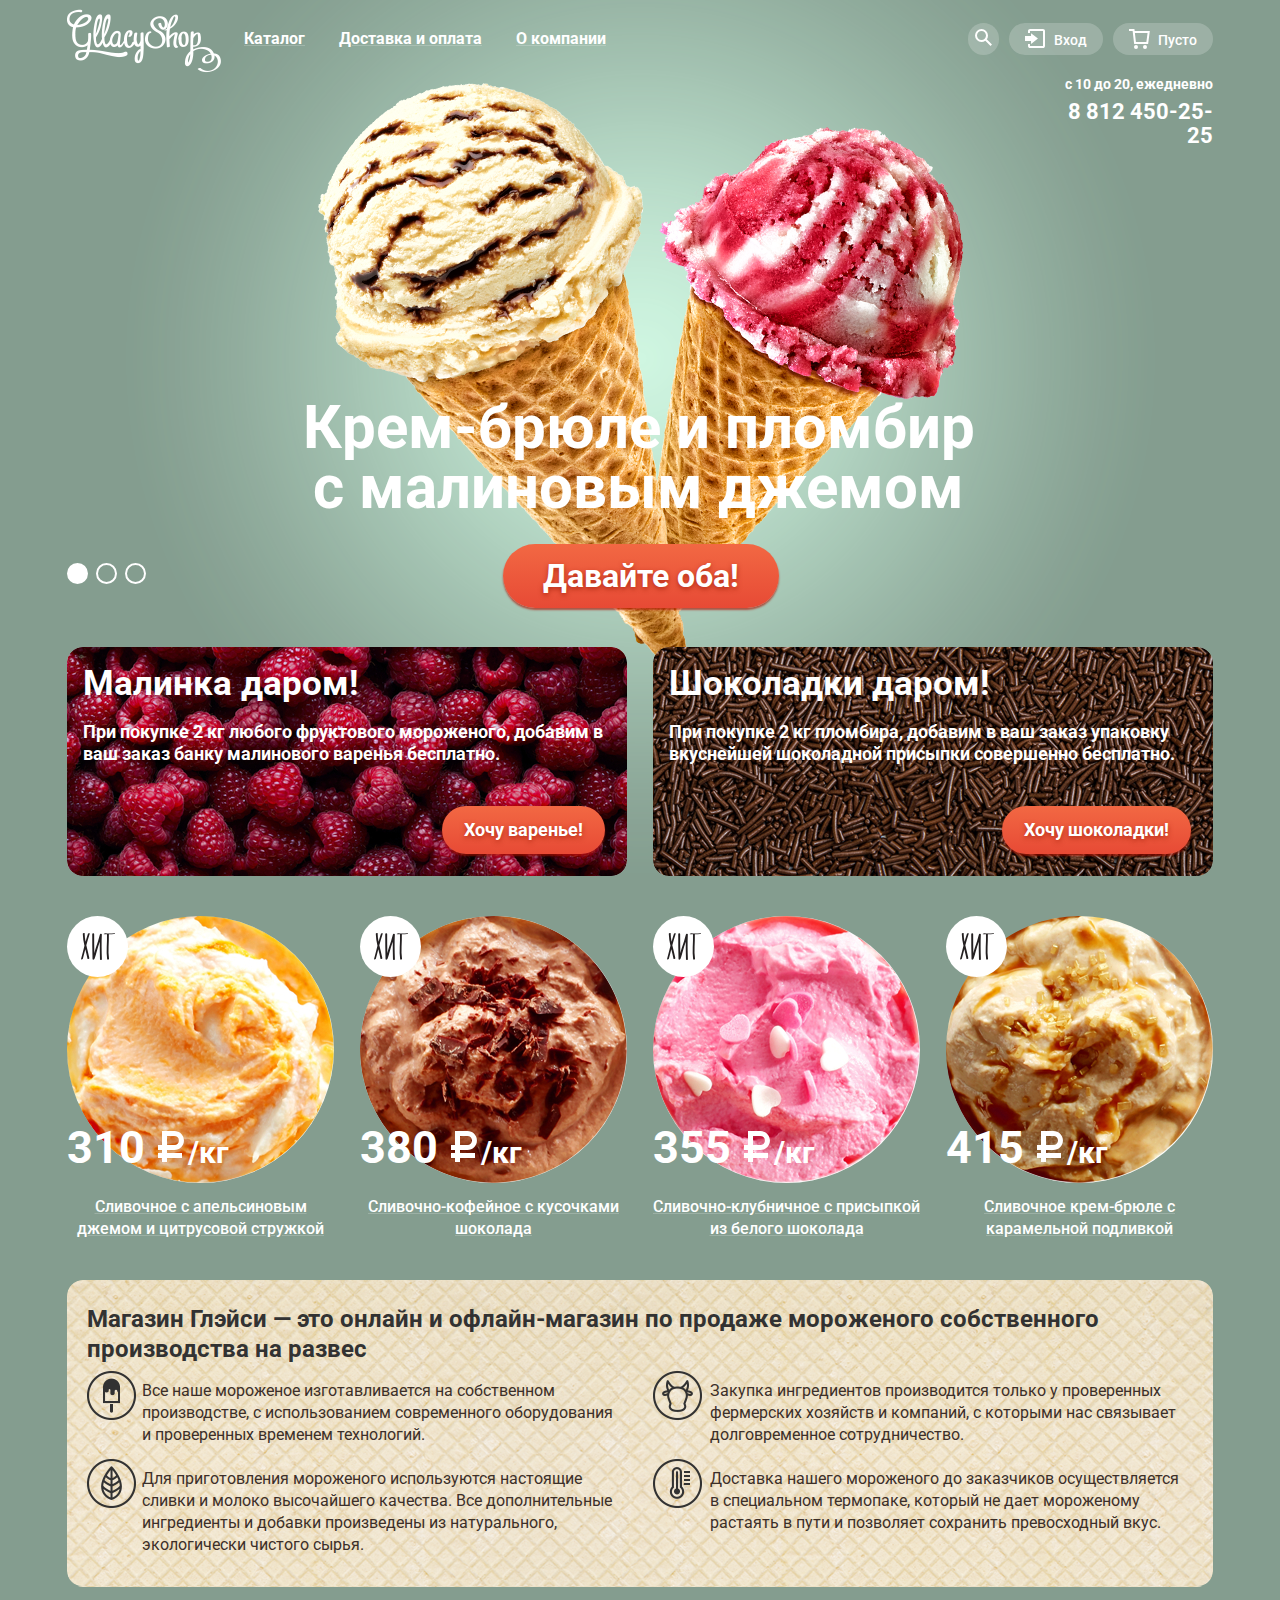
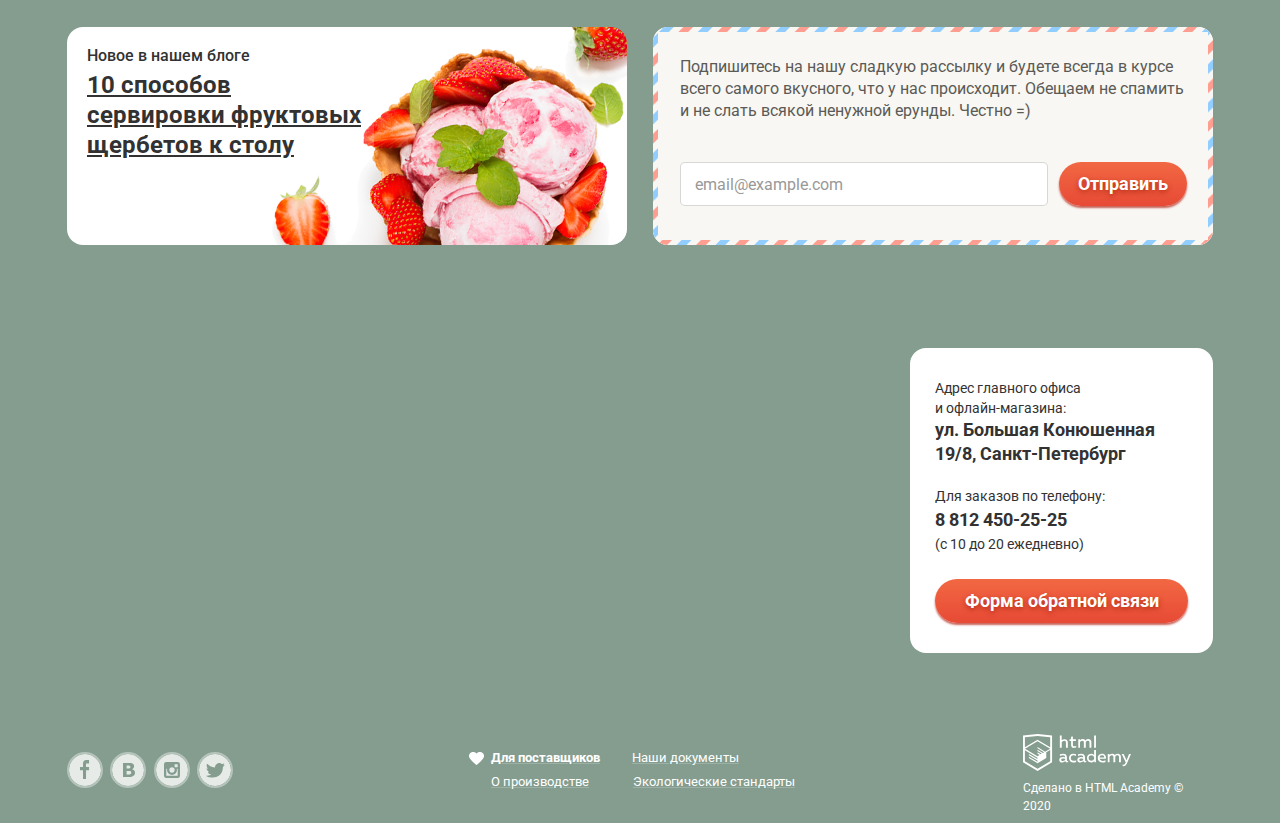
==== commit 7e12888f: "корректировка" ====
--- a/index.html
+++ b/index.html
@@ -17,7 +17,7 @@
 
           <nav class="main-navigation">
             <ul class="site-navigation">
-              <li><a class="site-navigation-item navigation-item" href="#.">Каталог</a>
+              <li><a class="site-navigation-item" href="#.">Каталог</a>
                 <div class="catalog-sub-menu-wrapper">
                   <ul class="catalog-sub-menu">
                     <li>Новинки</li>
--- a/css/style.css
+++ b/css/style.css
@@ -97,11 +97,8 @@
   list-style: none;
 }
 
-.site-navigation .navigation-item{
+.site-navigation a {
   margin-right: 4px;
-}
-
-.site-navigation a {
   padding: 7px 15px;
   color: #ffffff;
   background-color: transparent;
@@ -761,7 +758,7 @@
 }
 
 .preview button {
-  margin-top: 320px;
+  margin-top: 323px;
   z-index: 2;
 }
 
@@ -1436,8 +1433,7 @@
   text-decoration: none;
 }
 
-.page-current .current {
-  margin-right: 4px;
+.page-current .current { 
   padding: 7px 15px;
   color: #ffffff;
   background-color: #d07058;
@@ -1698,7 +1694,7 @@
 
 legend {
   padding-bottom: 5px;
-  padding-left: 15px;
+  padding-left: 16px;
 }
 
 .catalog-filter {
@@ -2024,7 +2020,7 @@
  * ===========================================================
  */
 .paginator {
-  padding: 45px 0 31px 0;
+  padding: 40px 0 31px 0;
   text-align: right;
 }
 
@@ -2108,10 +2104,13 @@
 
 .site-wrapper-catalog .products-list li:nth-child(9) a{
   width: 240px;
-
 }
 
 .site-wrapper-catalog .footer-copyright{
   padding-top: 13px;
 }
 
+.site-wrapper-catalog .about-company{
+  padding-top: 3px;
+}
+
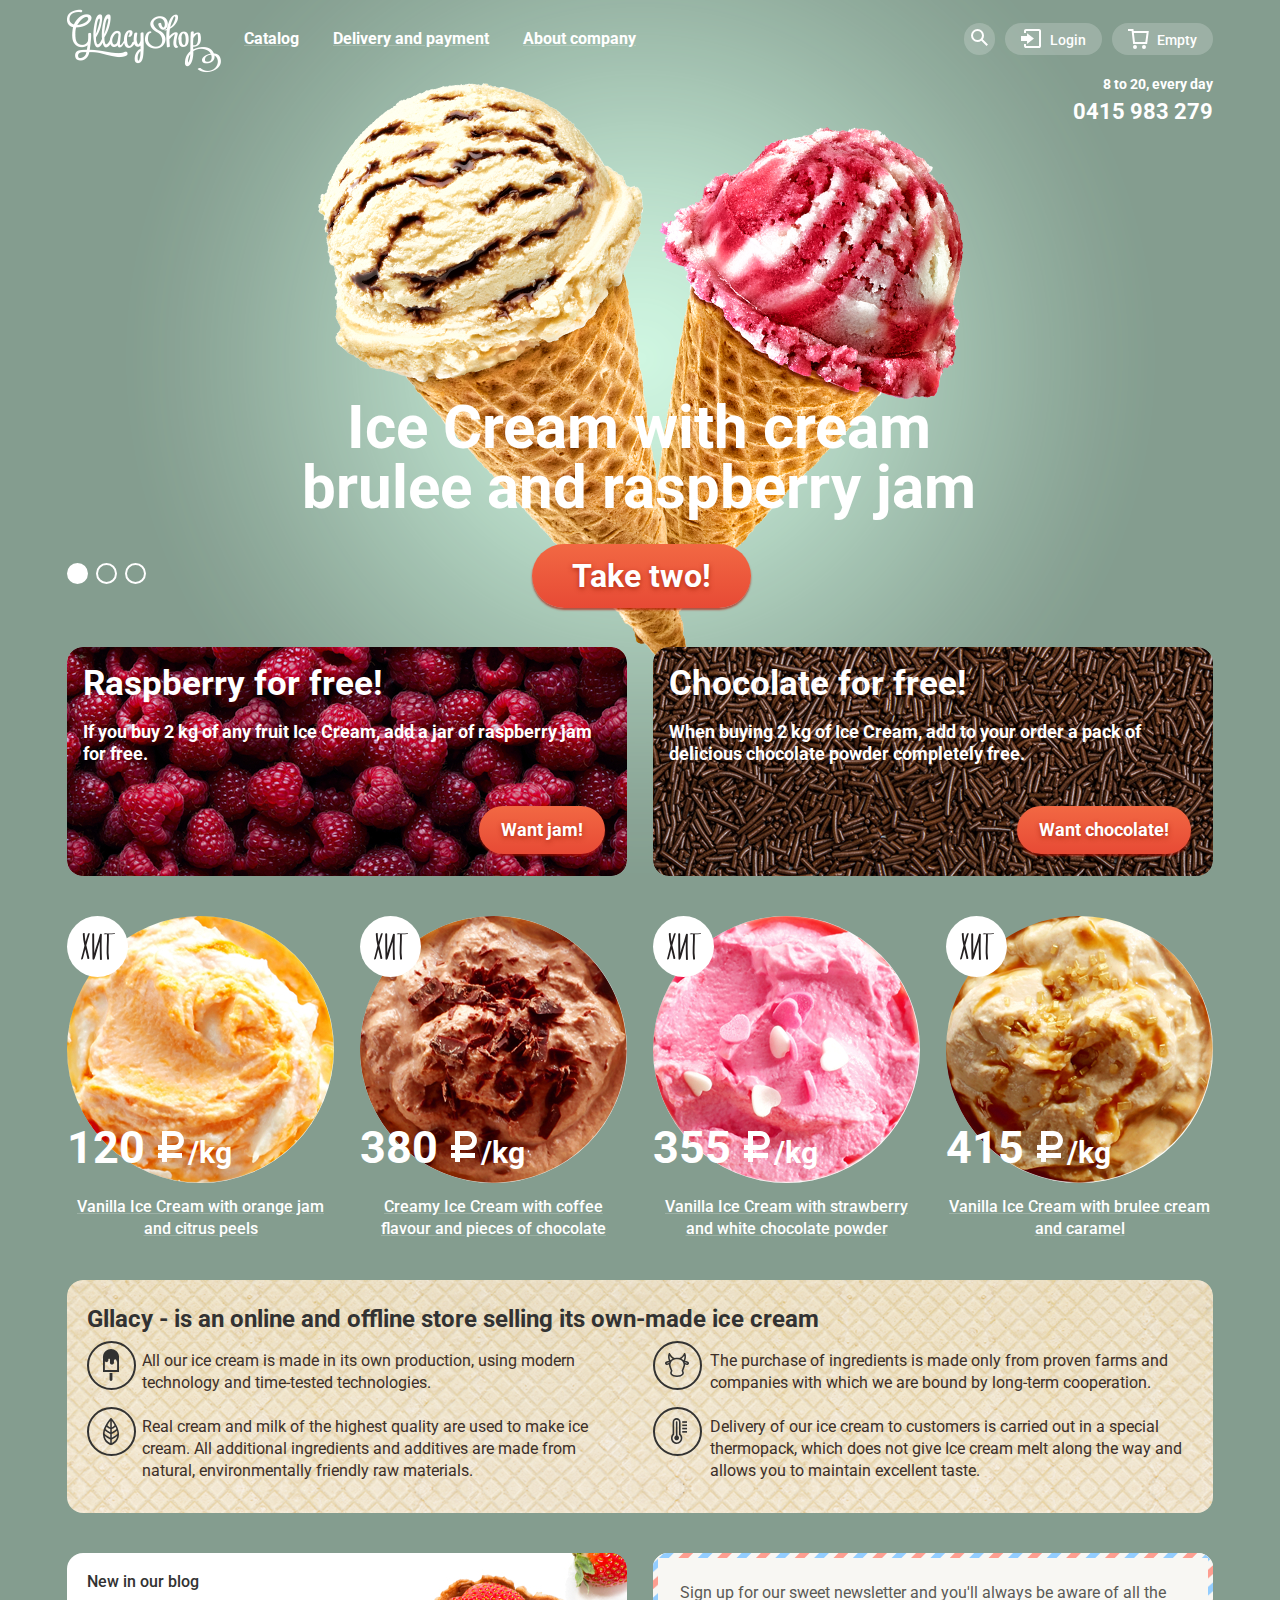
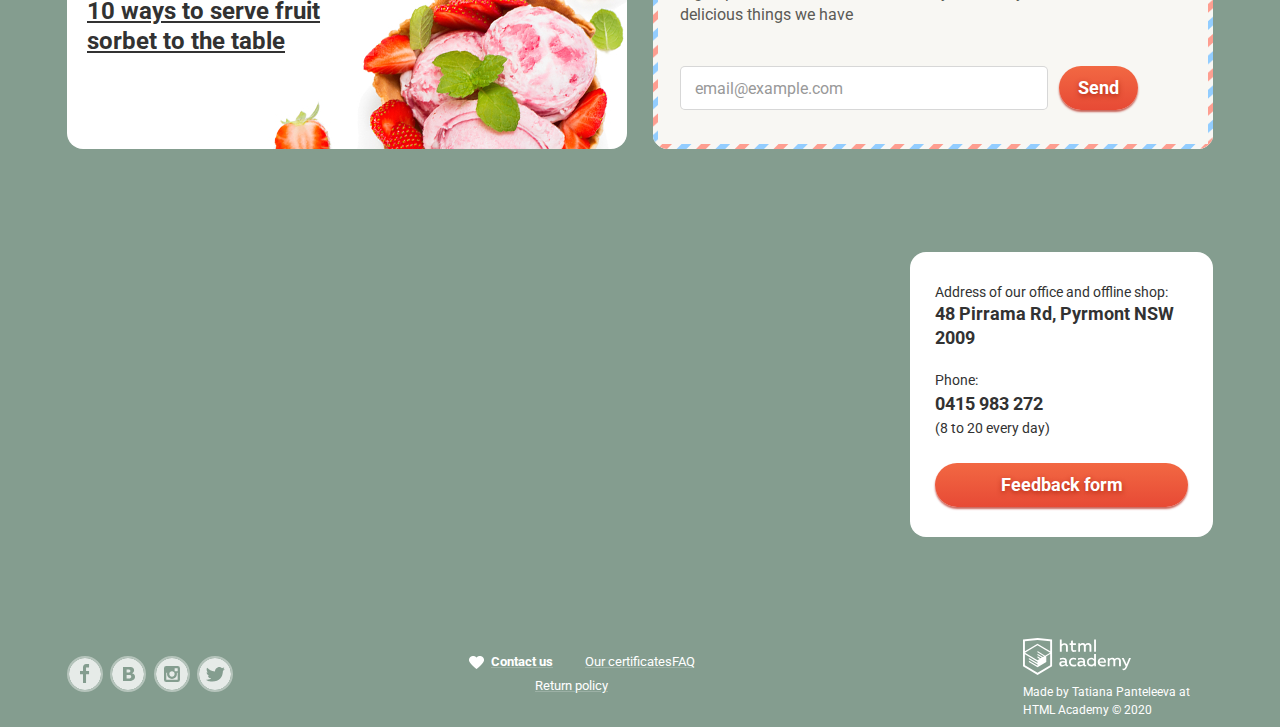
==== commit d1bfbb6c: "Translate" ====
--- a/index.html
+++ b/index.html
@@ -3,7 +3,7 @@
 
 <head>
   <meta charset="utf-8" />
-  <title>HTML Academy: Глейси</title>
+  <title>HTML Academy: Gllacy</title>
   <link href="https://fonts.googleapis.com/css?family=Roboto:400,500,700&amp;subset=cyrillic" rel="stylesheet">
   <link href="css/style.css" rel="stylesheet">
 </head>
@@ -17,19 +17,19 @@
 
           <nav class="main-navigation">
             <ul class="site-navigation">
-              <li><a class="site-navigation-item" href="#.">Каталог</a>
+              <li><a class="site-navigation-item" href="#.">Catalog</a>
                 <div class="catalog-sub-menu-wrapper">
                   <ul class="catalog-sub-menu">
-                    <li>Новинки</li>
-                    <li><a href="catalog.html">Сливочное</a></li>
-                    <li><a href="#.">Щербеты</a></li>
-                    <li><a href="#.">Фруктовый лед</a></li>
-                    <li><a href="#.">Мелорин</a></li>
+                    <li>New arrivals</li>
+                    <li><a href="catalog.html">Vanilla</a></li>
+                    <li><a href="#.">Sorbet</a></li>
+                    <li><a href="#.">Fruit Ice Cream</a></li>
+                    <li><a href="#.">Dairy free</a></li>
                   </ul>
                 </div>
               </li>
-              <li><a class="site-navigation-item" href="#.">Доставка и оплата</a></li>
-              <li><a class="site-navigation-item" href="#.">О компании</a></li>
+              <li><a class="site-navigation-item" href="#.">Delivery and payment</a></li>
+              <li><a class="site-navigation-item" href="#.">About company</a></li>
             </ul>
           </nav>
 
@@ -45,7 +45,7 @@
               <div class="find-popup-wrapper">
                 <div class="find-popup">
                   <form class="find" id="search-form" action="/" method="get">
-                    <input type="text" placeholder="Что ищем?" />
+                    <input type="text" placeholder="Search" />
                   </form>
                 </div>
               </div>
@@ -58,17 +58,17 @@
                   <path
                     d="M18 0H5C4.46957 0 3.96086 0.210714 3.58579 0.585786C3.21071 0.960859 3 1.46957 3 2V4H5V2H18V17H5V15H3V17C3 17.5304 3.21071 18.0391 3.58579 18.4142C3.96086 18.7893 4.46957 19 5 19H18C18.5304 19 19.0391 18.7893 19.4142 18.4142C19.7893 18.0391 20 17.5304 20 17V2C20 1.46957 19.7893 0.960859 19.4142 0.585786C19.0391 0.210714 18.5304 0 18 0Z"
                     fill="white" />
-                </svg>Вход</a>
+                </svg>Login</a>
               <div class="login-popup-wrapper">
                 <div class="login-popup">
                   <form class="login-form" id="login-form" action="/" method="post">
                     <input type="email" name="email" placeholder="email@example.com">
-                    <input type="password" name="password" placeholder="Пароль">
+                    <input type="password" name="password" placeholder="Password">
                     <div class="links-container">
-                      <button class="button button-login" type="button">Войти</button>
+                      <button class="button button-login" type="button">Login</button>
                       <div class="login-popup-links">
-                        <a href="#.">Забыли пароль?</a>
-                        <a href="#.">Новая регистрация</a>
+                        <a href="#.">Forgot your password?</a>
+                        <a href="#.">New registration</a>
                       </div>
                     </div>
                   </form>
@@ -85,14 +85,14 @@
                     <circle cx="6.984" cy="18" r="2" />
                     <circle cx="15.984" cy="18" r="2" />
                   </g>
-                </svg>Пусто</a>
+                </svg>Empty</a>
             </div>
           </div>
         </header>
 
         <div class="phone-number">
-          <p>c 10 до 20, ежедневно</p>
-          <a href="tel:+78124502525">8 812 450-25-25</a>
+          <p>8 to 20, every day</p>
+          <a href="tel:+61415983279">0415 983 279</a>
         </div>
 
         <main class="container">
@@ -105,16 +105,16 @@
             <div class="slider-container">
               <ul class="slider-list">
                 <li class="slider-item slider slider-current" id="slider1">
-                  <h3 class="slider-title">Крем-брюле и пломбир с малиновым джемом</h3>
-                  <a class="button slider-button" href="#.">Давайте оба!</a>
+                  <h3 class="slider-title">Ice Cream with cream brulee and raspberry jam</h3>
+                  <a class="button slider-button" href="#.">Take two!</a>
                 </li>
                 <li class="slider-item slider" id="slider2">
-                  <h3 class="slider-title">Шоколадный пломбир и лимонный сорбет</h3>
-                  <a class="button slider-button" href="#.">Давайте оба!</a>
+                  <h3 class="slider-title">Chocolate Ice Cream and lemon sorbet</h3>
+                  <a class="button slider-button" href="#.">Take two!</a>
                 </li>
                 <li class="slider-item slider" id="slider3">
-                  <h3 class="slider-title">Пломбир с помадкой и клубничный щербет</h3>
-                  <a class="button slider-button" href="#.">Давайте оба!</a>
+                  <h3 class="slider-title">Ice Cream with fudge and strawberry sorbet</h3>
+                  <a class="button slider-button" href="#.">Take two!</a>
                 </li>
               </ul>
             </div>
@@ -122,84 +122,82 @@
 
           <section class="cards">
             <div class="card card-raspberry">
-              <h2>Малинка даром!</h2>
-              <p>При покупке 2 кг любого фруктового мороженого, добавим в ваш заказ банку малинового варенья бесплатно.
+              <h2>Raspberry for free!</h2>
+              <p>If you buy 2 kg of any fruit Ice Cream, add a jar of raspberry jam for free.
               </p>
-              <a class="button card-button" href="#.">Хочу варенье!</a>
+              <a class="button card-button" href="#.">Want jam!</a>
             </div>
             <div class="card card-chocolate">
-              <h2>Шоколадки даром!</h2>
-              <p>При покупке 2 кг пломбира, добавим в ваш заказ упаковку вкуснейшей шоколадной присыпки совершенно
-                бесплатно.</p>
-              <a class="button card-button" href="#.">Хочу шоколадки!</a>
+              <h2>Chocolate for free!</h2>
+              <p>When buying 2 kg of Ice Cream, add to your order a pack of delicious chocolate powder completely free.
+              </p>
+              <a class="button card-button" href="#.">Want chocolate!</a>
             </div>
           </section>
 
           <section class="products">
-            <h2 class="visually-hidden">Мороженое</h2>
+            <h2 class="visually-hidden">Ice Cream</h2>
             <ul class="products-list">
               <li class="product-item hit">
-                <img src="img/product-one.jpg" width="267" height="267" alt="Сливочное">
-                <p class="price">310<span class="currency-weight">/кг</span></p>
-                <a href="#.">Сливочное с апельсиновым джемом и цитрусовой стружкой</a>
+                <img src="img/product-one.jpg" width="267" height="267" alt="Vanilla">
+                <p class="price">120<span class="currency-weight">/kg</span></p>
+                <a href="#.">Vanilla Ice Cream with orange jam and citrus peels</a>
                 <div class="preview">
-                  <button class="button" type="button">Быстрый просмотр</button>
+                  <button class="button" type="button">Quick view</button>
                 </div>
               </li>
               <li class="product-item hit">
-                <img src="img/product-two.jpg" width="267" height="267" alt="Сливочно-кофейное">
-                <p class="price">380<span class="currency-weight">/кг</span></p>
-                <a href="#.">Сливочно-кофейное с кусочками шоколада</a>
+                <img src="img/product-two.jpg" width="267" height="267" alt="Vanilla and coffee">
+                <p class="price">380<span class="currency-weight">/kg</span></p>
+                <a href="#.">Creamy Ice Cream with coffee flavour and pieces of chocolate</a>
                 <div class="preview">
-                  <button class="button" type="button">Быстрый просмотр</button>
+                  <button class="button" type="button">Quick view</button>
                 </div>
               </li>
               <li class="product-item hit">
-                <img src="img/product-three.jpg" width="267" height="267" alt="Сливочно-клубничное">
-                <p class="price">355<span class="currency-weight">/кг</span></p>
-                <a href="#.">Сливочно-клубничное с присыпкой из белого шоколада</a>
+                <img src="img/product-three.jpg" width="267" height="267" alt="Vanilla and raspberry">
+                <p class="price">355<span class="currency-weight">/kg</span></p>
+                <a href="#.">Vanilla Ice Cream with strawberry and white chocolate powder</a>
                 <div class="preview">
-                  <button class="button" type="button">Быстрый просмотр</button>
+                  <button class="button" type="button">Quick view</button>
                 </div>
               </li>
               <li class="product-item hit">
-                <img src="img/product-four.jpg" width="267" height="267" alt="крем-брюле">
-                <p class="price">415<span class="currency-weight">/кг</span></p>
-                <a href="#.">Сливочное крем-брюле с карамельной подливкой</a>
+                <img src="img/product-four.jpg" width="267" height="267" alt="Cream brulee">
+                <p class="price">415<span class="currency-weight">/kg</span></p>
+                <a href="#.">Vanilla Ice Cream with brulee cream and caramel</a>
                 <div class="preview">
-                  <button class="button" type="button">Быстрый просмотр</button>
+                  <button class="button" type="button">Quick view</button>
                 </div>
               </li>
             </ul>
           </section>
 
           <section class="seo">
-            <h2>Магазин Глэйси — это онлайн и офлайн-магазин по продаже мороженого собственного производства на
-              развес</h2>
+            <h2>Gllacy - is an online and offline store selling its own-made ice cream</h2>
             <ul class="text">
-              <li>Все наше мороженое изготавливается на собственном производстве, с использованием современного
-                оборудования и проверенных временем технологий.</li>
-              <li>Закупка ингредиентов производится только у проверенных фермерских хозяйств и компаний, с которыми
-                нас связывает долговременное сотрудничество.</li>
-              <li>Для приготовления мороженого используются настоящие сливки и молоко высочайшего качества. Все
-                дополнительные ингредиенты и добавки произведены из натурального, экологически чистого сырья.</li>
-              <li>Доставка нашего мороженого до заказчиков осуществляется в специальном термопаке, который не дает
-                мороженому растаять в пути и позволяет сохранить превосходный вкус.</li>
+              <li>All our ice cream is made in its own production, using modern
+                technology and time-tested technologies.</li>
+              <li>The purchase of ingredients is made only from proven farms and companies with which
+                we are bound by long-term cooperation.</li>
+              <li>Real cream and milk of the highest quality are used to make ice cream. All
+                additional ingredients and additives are made from natural, environmentally friendly raw materials.</li>
+              <li>Delivery of our ice cream to customers is carried out in a special thermopack, which does not give
+                Ice cream melt along the way and allows you to maintain excellent taste.</li>
             </ul>
           </section>
 
           <section class="cards">
-            <h2 class="visually-hidden">Новости & email</h2>
+            <h2 class="visually-hidden">News & email</h2>
             <div class="card news">
-              <p>Новое в нашем блоге</p>
-              <a href="#.">10 способов сервировки фруктовых щербетов к столу</a>
+              <p>New in our blog</p>
+              <a href="#.">10 ways to serve fruit sorbet to the table</a>
             </div>
 
             <div class="card email">
-              <p>Подпишитесь на нашу сладкую рассылку и будете всегда в курсе всего самого вкусного, что у нас
-                происходит. Обещаем не спамить и не слать всякой ненужной ерунды. Честно =) </p>
+              <p>Sign up for our sweet newsletter and you'll always be aware of all the delicious things we have </p>
               <input type="email" name="email" value="" placeholder="email@example.com">
-              <button class="button mailing-button" type="button">Отправить</button>
+              <button class="button mailing-button" type="button">Send</button>
             </div>
           </section>
         </main>
@@ -207,19 +205,21 @@
     </div>
 
     <section class="map">
-      <h2 class="visually-hidden">Карта & контактная информация</h2>
+      <h2 class="visually-hidden">Map & Contact info</h2>
+
       <iframe
-        src="https://yandex.ru/map-widget/v1/?um=constructor%3A2ef96da7a16ecc521fba4b84a13c567e3932bd78b902c3a6903b014f3796ce50&amp;source=constructor"
-        width="100" height="430"></iframe>
+        src="https://www.google.com/maps/embed?pb=!1m23!1m12!1m3!1d105951.24142727478!2d151.08921962098296!3d-33.91600967739745!2m3!1f0!2f0!3f0!3m2!1i1024!2i768!4f13.1!4m8!3e6!4m0!4m5!1s0x6b12ae37b3a95b3f%3A0xc714c2bc8188ab02!2sWorkplace6%2C%2048%20Pirrama%20Rd%2C%20Pyrmont%20NSW%202009!3m2!1d-33.86665!2d151.195854!5e0!3m2!1sen!2sau!4v1610768598915!5m2!1sen!2sau"
+        width="100" height="430" frameborder="0" style="border:0;" allowfullscreen="" aria-hidden="false"
+        tabindex="0"></iframe>
       <div class="page">
         <div class="site-page">
           <div class="contacts-block">
-            <p>Адрес главного офиса<br>и офлайн-магазина:</p>
-            <p class="contacts-address"><b>ул. Большая Конюшенная<br>19/8, Санкт-Петербург</b></p>
-            <p>Для заказов по телефону:</p>
-            <a class="contacts-phone" href="tel:+78124502525">8 812 450-25-25</a>
-            <p>(с 10 до 20 ежедневно)</p>
-            <button class="button contacts-block-button" type="button">Форма обратной связи</button>
+            <p>Address of our office and offline shop:</p>
+            <p class="contacts-address"><b>48 Pirrama Rd, Pyrmont NSW 2009</b></p>
+            <p>Phone:</p>
+            <a class="contacts-phone" href="tel:+78124502525">0415 983 272</a>
+            <p>(8 to 20 every day)</p>
+            <button class="button contacts-block-button" type="button">Feedback form</button>
           </div>
         </div>
       </div>
@@ -274,10 +274,10 @@
           </ul>
 
           <ul class="about-company">
-            <li><a href="#.">Для поставщиков</a></li>
-            <li><a href="#.">Наши документы</a></li>
-            <li><a href="#.">О производстве</a></li>
-            <li><a href="#.">Экологические стандарты</a></li>
+            <li><a href="#.">Contact us</a></li>
+            <li><a href="#.">Our certificates</a></li>
+            <li><a href="#.">FAQ</a></li>
+            <li><a href="#.">Return policy</a></li>
           </ul>
 
           <div class="footer-copyright">
@@ -290,7 +290,8 @@
                   transform="translate(0 -0.02)" fill="#fff" />
               </svg>
             </a>
-            <p>Сделано в <a href="https://htmlacademy.ru/intensive/htmlcss">HTML Academy </a>© 2020</p>
+            <p>Made by Tatiana Panteleeva at <a href="https://htmlacademy.ru/intensive/htmlcss">HTML Academy </a>© 2020
+            </p>
           </div>
         </footer>
       </div>
@@ -299,25 +300,25 @@
 
   <div class="overlay"></div>
   <section class="popup">
-    <h2>Мы обязательно вам ответим!</h2>
+    <h2>We will answer you!</h2>
     <form class="feedback-form" id="feedback-form" action="https://echo.htmlacademy.ru" method="post">
       <p>
-        <label class="visually-hidden">Как вас зовут?</label>
-        <input class="user-name" type="text" name="user-name" placeholder="Имя Фамилия" required>
+        <label class="visually-hidden">What is your name?</label>
+        <input class="user-name" type="text" name="user-name" placeholder="Name Surname" required>
       </p>
       <p>
-        <label class="visually-hidden">Ваша почта для ответа?</label>
+        <label class="visually-hidden">What is your email?</label>
         <input class="user-email" type="email" name="user-email" placeholder="email@example.com" required>
       </p>
       <p>
-        <label class="visually-hidden">Напишите что-нибудь...</label>
-        <textarea class="user-message" name="message" placeholder="В свободной форме" required></textarea>
+        <label class="visually-hidden">Write here something...</label>
+        <textarea class="user-message" name="message" placeholder="Free text" required></textarea>
       </p>
-      <button class="button" type="submit">Отправить</button>
+      <button class="button" type="submit">Send</button>
     </form>
-    <button class="popup-close" type="button" title="Закрыть">Закрыть</button>
+    <button class="popup-close" type="button" title="close">Close</button>
   </section>
   <script src="js/script.js"></script>
 </body>
 
-</html>+</html>
--- a/css/style.css
+++ b/css/style.css
@@ -427,7 +427,7 @@
   border-radius: 25px;
 }
 
-.basket-text svg{
+.basket-text svg {
   content: "";
   position: absolute;
   top: 6px;
@@ -437,11 +437,11 @@
   background-color: transparent;
 }
 
-.basket-text:hover svg g{
+.basket-text:hover svg g {
   fill: #000000;
 }
 
-.catalog-sub-menu-wrapper{
+.catalog-sub-menu-wrapper {
   position: absolute;
   top: 32px;
   left: -6px;
@@ -465,7 +465,7 @@
   z-index: 10;
 }
 
-.basket-popup-wrapper{
+.basket-popup-wrapper {
   position: absolute;
   top: 30px;
   right: 0px;
@@ -1052,7 +1052,7 @@
   height: 430px;
 }
 
-.map .site-page{
+.map .site-page {
   position: relative;
 }
 
@@ -1108,7 +1108,7 @@
   line-height: 24px;
 }
 
-.contacts-phone{
+.contacts-phone {
   display: inline-block;
   margin: 0;
   padding: 0;
@@ -1347,6 +1347,7 @@
   width: 428px;
   padding-top: 10px;
   height: 154px;
+  margin-bottom: 21px;
 }
 
 .feedback-form p {
@@ -1394,8 +1395,8 @@
 
 .popup-close {
   position: absolute;
-  top: 5px;
-  right: 15px;
+  top: 6px;
+  right: 10px;
   width: 18px;
   height: 17px;
   font-size: 0px;
@@ -1418,8 +1419,8 @@
 .popup button {
   font-family: "Roboto", Arial, sans-serif;
   float: right;
-  padding-right: 20px;
-  padding-left: 20px;
+  padding-right: 24px;
+  padding-left: 24px;
 }
 /*!
   * ===========================================================
@@ -1454,7 +1455,7 @@
   background-color: #fff;
 }
 
-.basket-full svg{
+.basket-full svg {
   content: "";
   position: absolute;
   top: 6px;
@@ -1497,7 +1498,7 @@
   line-height: 16px;
 }
 
-.basket-products p:first-of-type{
+.basket-products p:first-of-type {
   width: 220px;
 }
 
@@ -1506,14 +1507,14 @@
   align-items: center;
   flex-direction: row;
   position: relative;
-  padding: 0 0 20px 0;
-}
-
-.basket-products li:last-child{
+  padding: 0 0 22px 0;
+}
+
+.basket-products li:last-child {
   padding-bottom: 23px;
 }
 
-.basket-products li:last-child .product-name{
+.basket-products li:last-child .product-name {
   margin-bottom: -15px;
 }
 
@@ -1585,7 +1586,7 @@
  * CATALOG BREADCRUMBS SECTION
  * ===========================================================
  */
- .breadcrumbs-nav{
+ .breadcrumbs-nav {
   margin: 10px 0 2px 0;
  }
 
@@ -1790,7 +1791,7 @@
  * ===========================================================
  */
 
- .filter-price .left-price{
+ .filter-price .left-price {
    padding-right: 15px;
  }
 
@@ -1848,7 +1849,7 @@
  * CATALOG FILTERS - fat filter SECTION
  * ===========================================================
  */
- .fat-filter{
+ .fat-filter {
   box-sizing: border-box;
  }
 
@@ -1925,7 +1926,7 @@
   font-weight: 500;
 }
 
-.filler-filter li:nth-child(2){
+.filler-filter li:nth-child(2) {
   margin-left: -4px;
 }
 
@@ -2031,7 +2032,7 @@
   margin: 0;
 }
 
-.pagination{
+.pagination {
   display: flex;
   justify-content: flex-end;
   list-style: none;
@@ -2048,7 +2049,7 @@
   margin-right: 2px;
 }
 
-.pagination li:nth-child(3){
+.pagination li:nth-child(3) {
   margin-left: 0px;
 }
 
@@ -2098,19 +2099,19 @@
 } 
 
 
-.site-wrapper-catalog .products-list li:nth-child(5) a{
+.site-wrapper-catalog .products-list li:nth-child(5) a {
   width: 240px;
 } 
 
-.site-wrapper-catalog .products-list li:nth-child(9) a{
+.site-wrapper-catalog .products-list li:nth-child(9) a {
   width: 240px;
 }
 
-.site-wrapper-catalog .footer-copyright{
+.site-wrapper-catalog .footer-copyright {
   padding-top: 13px;
 }
 
-.site-wrapper-catalog .about-company{
+.site-wrapper-catalog .about-company {
   padding-top: 3px;
 }
 
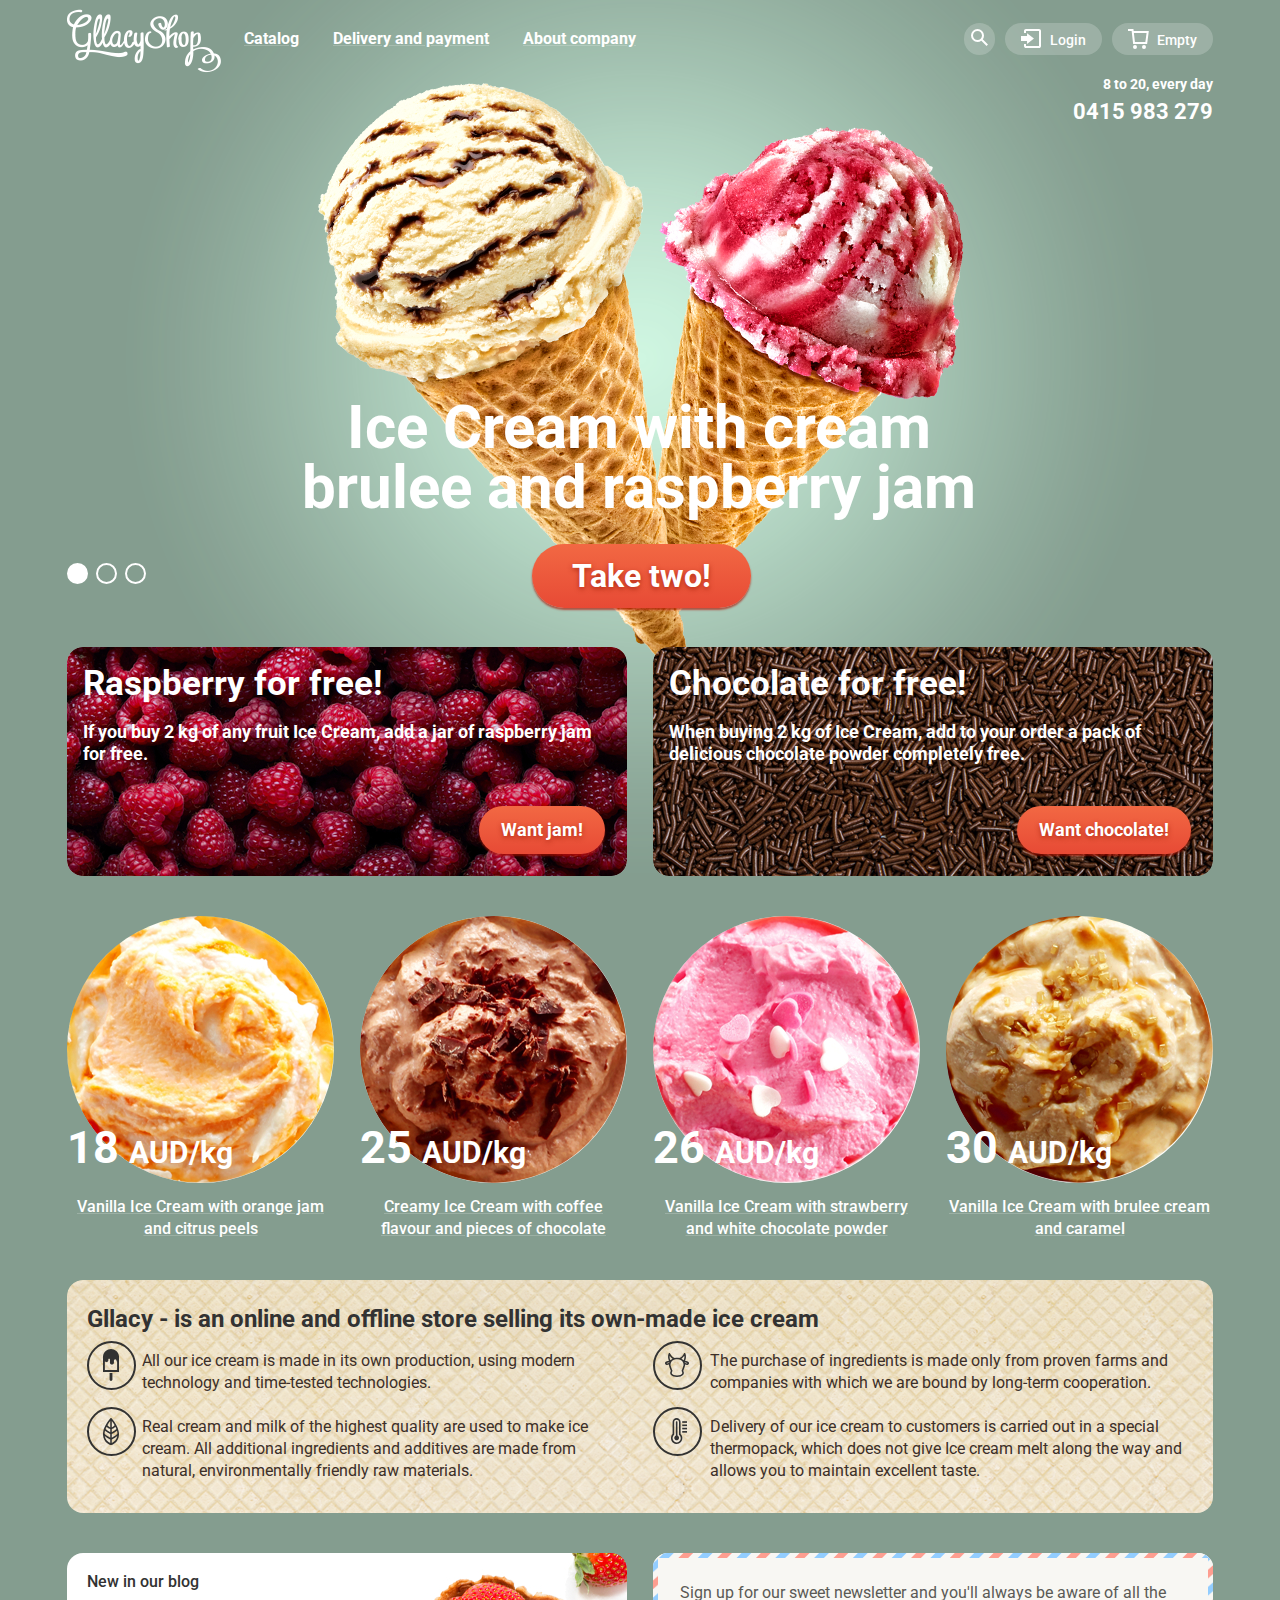
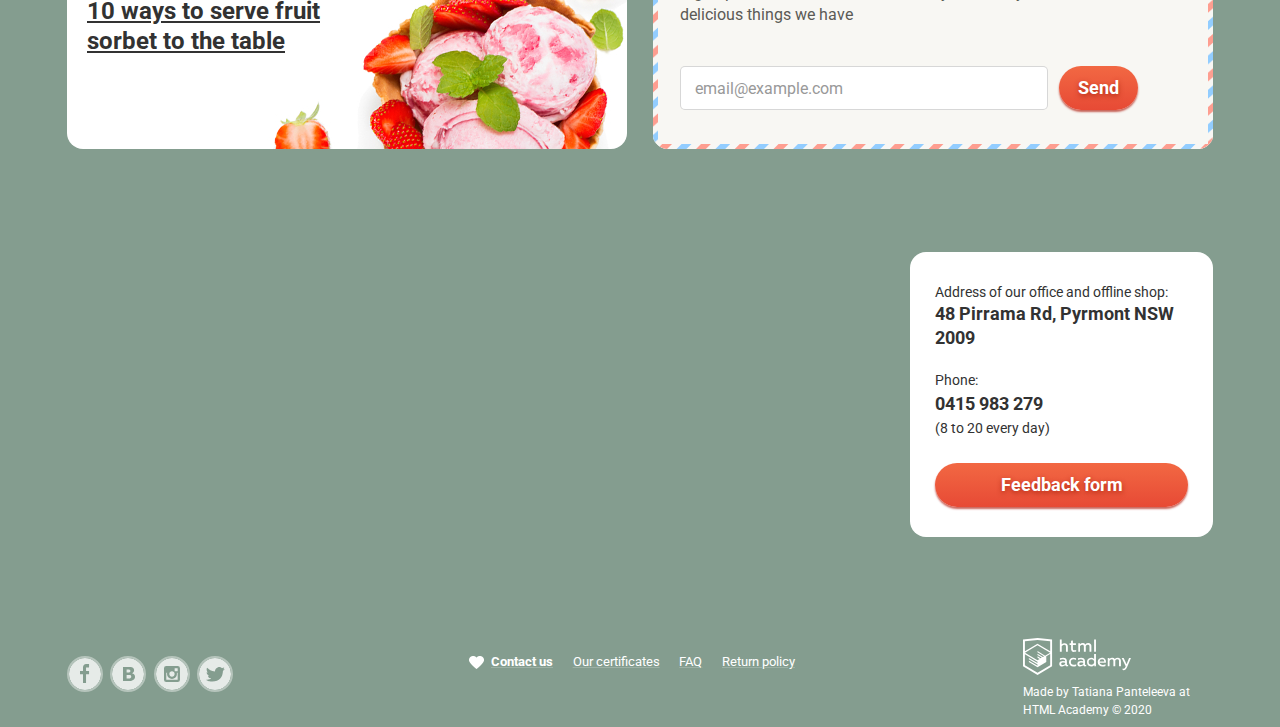
==== commit 2932bf15: "fix css, prices" ====
--- a/index.html
+++ b/index.html
@@ -140,7 +140,7 @@
             <ul class="products-list">
               <li class="product-item hit">
                 <img src="img/product-one.jpg" width="267" height="267" alt="Vanilla">
-                <p class="price">120<span class="currency-weight">/kg</span></p>
+                <p class="price">18<span class="currency-weight">AUD/kg</span></p>
                 <a href="#.">Vanilla Ice Cream with orange jam and citrus peels</a>
                 <div class="preview">
                   <button class="button" type="button">Quick view</button>
@@ -148,7 +148,7 @@
               </li>
               <li class="product-item hit">
                 <img src="img/product-two.jpg" width="267" height="267" alt="Vanilla and coffee">
-                <p class="price">380<span class="currency-weight">/kg</span></p>
+                <p class="price">25<span class="currency-weight">AUD/kg</span></p>
                 <a href="#.">Creamy Ice Cream with coffee flavour and pieces of chocolate</a>
                 <div class="preview">
                   <button class="button" type="button">Quick view</button>
@@ -156,7 +156,7 @@
               </li>
               <li class="product-item hit">
                 <img src="img/product-three.jpg" width="267" height="267" alt="Vanilla and raspberry">
-                <p class="price">355<span class="currency-weight">/kg</span></p>
+                <p class="price">26<span class="currency-weight">AUD/kg</span></p>
                 <a href="#.">Vanilla Ice Cream with strawberry and white chocolate powder</a>
                 <div class="preview">
                   <button class="button" type="button">Quick view</button>
@@ -164,7 +164,7 @@
               </li>
               <li class="product-item hit">
                 <img src="img/product-four.jpg" width="267" height="267" alt="Cream brulee">
-                <p class="price">415<span class="currency-weight">/kg</span></p>
+                <p class="price">30<span class="currency-weight">AUD/kg</span></p>
                 <a href="#.">Vanilla Ice Cream with brulee cream and caramel</a>
                 <div class="preview">
                   <button class="button" type="button">Quick view</button>
@@ -217,7 +217,7 @@
             <p>Address of our office and offline shop:</p>
             <p class="contacts-address"><b>48 Pirrama Rd, Pyrmont NSW 2009</b></p>
             <p>Phone:</p>
-            <a class="contacts-phone" href="tel:+78124502525">0415 983 272</a>
+            <a class="contacts-phone" href="tel:+61415983279">0415 983 279</a>
             <p>(8 to 20 every day)</p>
             <button class="button contacts-block-button" type="button">Feedback form</button>
           </div>
--- a/css/style.css
+++ b/css/style.css
@@ -387,13 +387,13 @@
   font-weight: 400;
   line-height: 24px;
   padding-left: 20px;
-  margin-bottom: -3px;
   background-color: transparent;
   text-decoration: underline;
   text-decoration-color: rgba(50, 50, 50, 0.302);
 }
 
 .login-popup-links {
+  margin-top: -17px;
   width: 120px;
   background: transparent;
 }
@@ -668,23 +668,6 @@
   border-radius: 50%;
 }
 
-.hit {
-  position: relative;
-}
-
-.hit:before {
-  content: "";
-  position: absolute;
-  width: 61px;
-  height: 61px;
-  background-image: url("../img/hit.svg");
-  background-position: 0 0;
-  background-repeat: no-repeat;
-  top: 0px;
-  left: 0px;
-  z-index: 3;
-}
-
 .price {
   font-size: 45px;
   font-weight: 700;
@@ -694,21 +677,8 @@
   left: 0px;
 }
 
-.currency-weight:before {
-  position: absolute;
-  content: "";
-  position: absolute;
-  width: 30px;
-  height: 35px;
-  top: 4px;
-  left: 89px;
-  background-image: url("../img/ruble.svg");
-  background-position: 0 0;
-  background-repeat: no-repeat;
-}
-
 .currency-weight {
-  padding-left: 43px;
+  padding-left: 10px;
   font-size: 30px;
   font-weight: 700;
   line-height: 45px;
@@ -1185,6 +1155,7 @@
   height: 48px;
   width: 304px;
   flex-wrap: wrap;
+  justify-content: space-between;
   margin: auto 0;
   padding-left: 38px;
 }
@@ -1217,14 +1188,6 @@
   background-image: url("../img/heart.svg");
   background-repeat: no-repeat;
   background-position: center;
-}
-
-.about-company li:nth-child(2) a {
-  padding-left: 32px;
-}
-
-.about-company li:nth-child(4) a {
-  padding-left: 44px;
 }
 
 .about-company a:hover,
